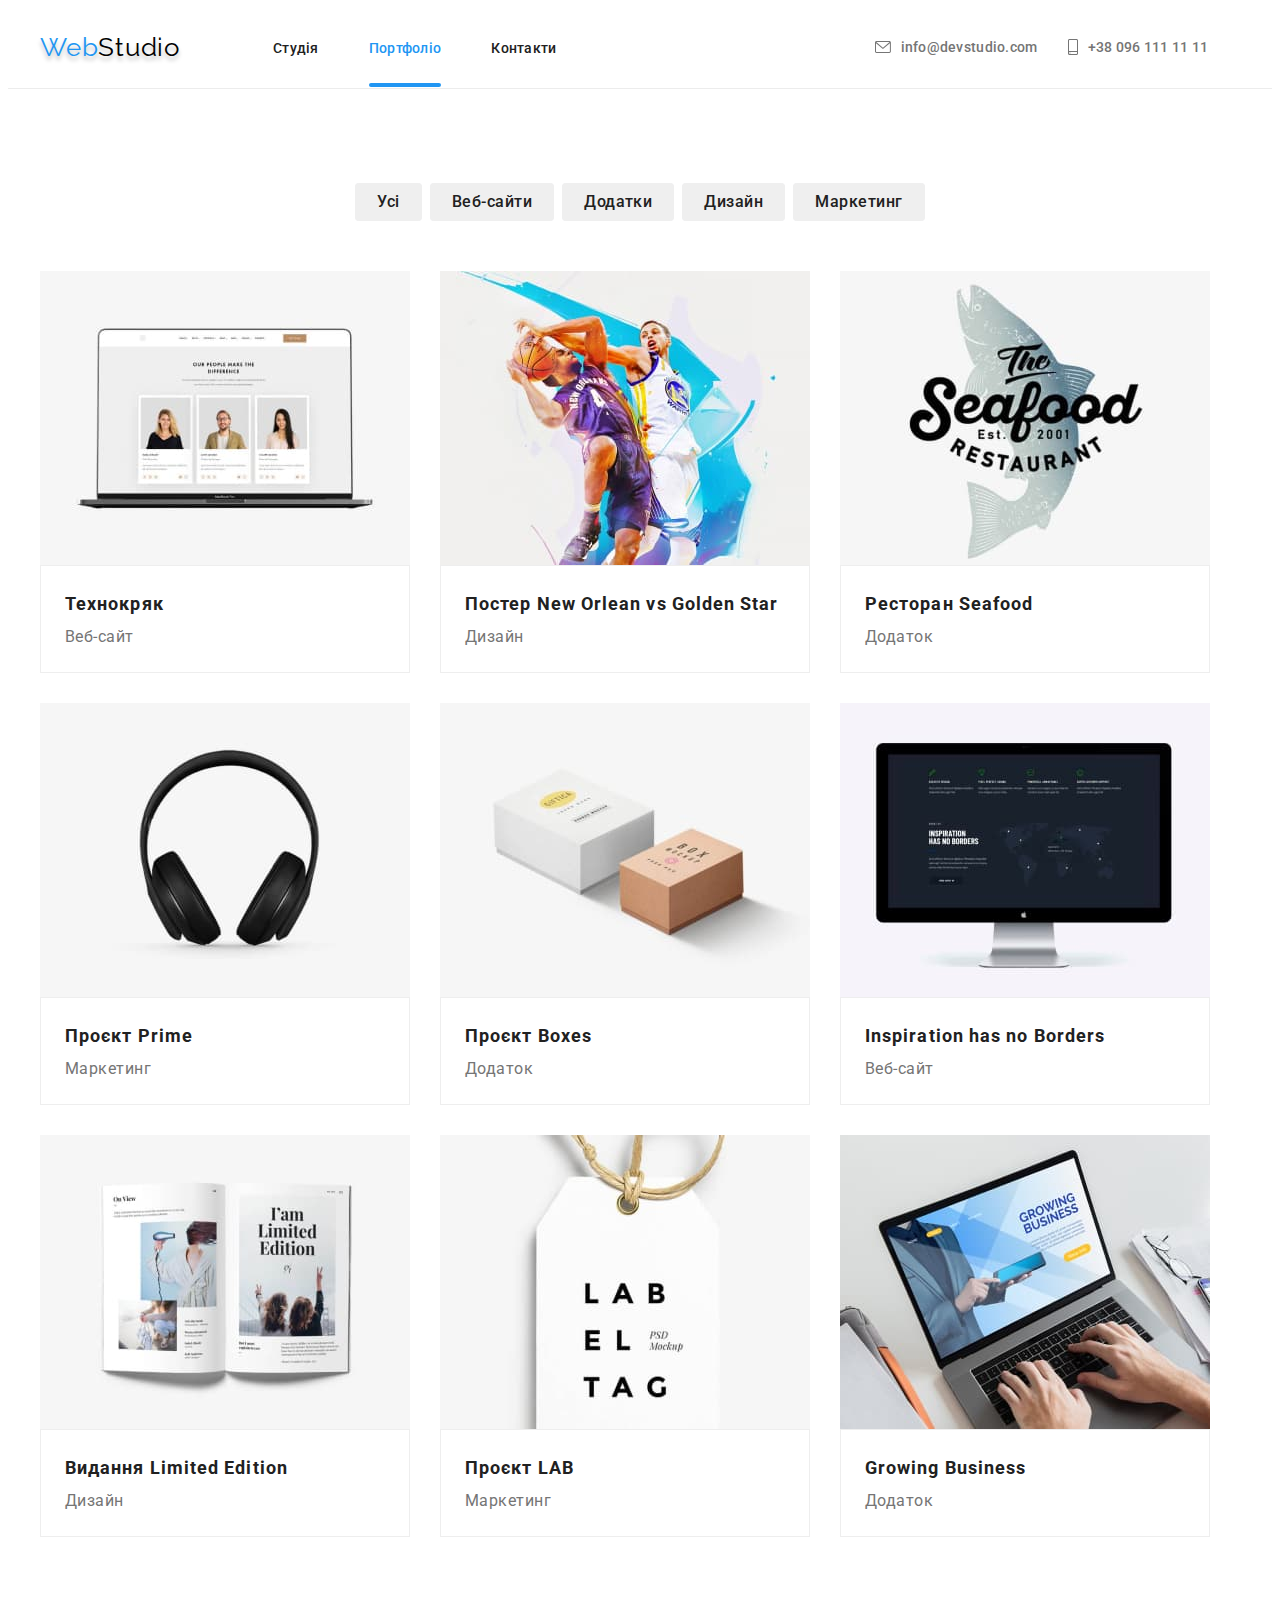
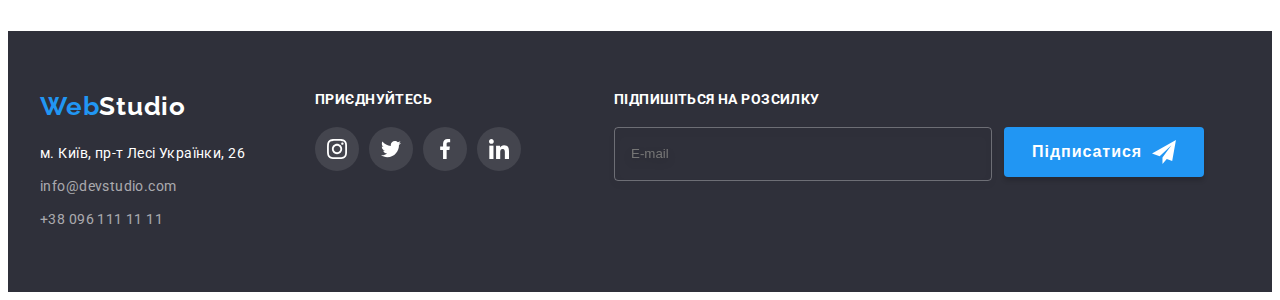
==== portfolio.html @ 8e83256b "copy- from-hw07" ====
<!DOCTYPE html>
<html lang="uk">
  <head>
    <meta charset="UTF-8" />
    <meta http-equiv="X-UA-Compatible" content="IE=edge" />
    <meta name="viewport" content="width=device-width, initial-scale=1.0" />
    <title>goit-markup-hw-02</title>
    <link rel="preconnect" href="https://fonts.googleapis.com" />
    <link rel="preconnect" href="https://fonts.gstatic.com" crossorigin />
    <link
      href="https://fonts.googleapis.com/css2?family=Raleway:wght@700&family=Roboto:wght@400;500;700;900&display=swap"
      rel="stylesheet"
    />
    <link
      rel="stylesheet"
      href="https://cdnjs.cloudflare.com/ajax/libs/modern-normalize/1.1.0/modern-normalize.min.css"
      integrity="sha512-wpPYUAdjBVSE4KJnH1VR1HeZfpl1ub8YT/NKx4PuQ5NmX2tKuGu6U/JRp5y+Y8XG2tV+wKQpNHVUX03MfMFn9Q=="
      crossorigin="anonymous"
      referrerpolicy="no-referrer"
    />
    <link rel="stylesheet" href="./css/styles.css" />
    <link rel="stylesheet" href="./css/main.min.css" />
  </head>
  <body>
    <!--header-->
    <header class="header">
      <div class="container header-container">
        <a class="logo" lang="en" href="./index.html"
          ><span class="logo-web">Web</span>Studio</a
        >
        <nav>
          <ul class="nav">
            <li class="nav-list">
              <a class="nav-studio" href="./index.html">Студія</a>
            </li>
            <li class="nav-list">
              <a class="nav-portfolio current" href="./portfolio.html"
                >Портфоліо</a
              >
            </li>
            <li class="nav-list">
              <a class="nav-contacts" href="#">Контакти</a>
            </li>
          </ul>
        </nav>
        <ul class="list">
          <li class="list-item">
            <a class="list-contact" href="mailto:info@devstudio.com">
              <svg class="list-mail-icon">
                <use href="./images/symbol-defs.svg#icon-envelope"></use></svg
              >info@devstudio.com</a
            >
          </li>
          <li class="list-item">
            <a class="list-contact" href="tel:+30961111111">
              <svg class="list-tel-icon">
                <use href="./images/symbol-defs.svg#icon-smartphone"></use></svg
              >+38 096 111 11 11</a
            >
          </li>
        </ul>
      </div>
    </header>
    <main>
      <!--portfolio-->
      <section class="portfolio">
        <div class="container">
          <h1 class="portfolio-title">filters</h1>
          <ul class="portfolio-list">
            <li class="portfolio-list-item">
              <button class="btn-filters" type="button">
                <span class="btn-section">Усі</span>
              </button>
            </li>
            <li class="portfolio-list-item">
              <button class="btn-filters" type="button">Веб-сайти</button>
            </li>
            <li class="portfolio-list-item">
              <button class="btn-filters" type="button">Додатки</button>
            </li>
            <li class="portfolio-list-item">
              <button class="btn-filters" type="button">Дизайн</button>
            </li>
            <li class="portfolio-list-item">
              <button class="btn-filters" type="button">Маркетинг</button>
            </li>
          </ul>
          <!--project-list-->
          <ul class="project">
            <li class="project-items">
              <a class="project-item"
                ><div class="project-top">
                  <img
                    src="./images/technocrack.jpg"
                    alt="Технокряк"
                    width="370"
                    height="294"
                  />
                  <p class="project-top-text">
                    Ресурс пропонує комплексні пропозиції з різним рівнем
                    функціоналу та сервісів. Все це дозволить відвідувачу
                    отримати вичерпні відомості про компанію чи приватну особу.
                  </p>
                </div>
                <div class="project-name">
                  <h2 class="project-title">Технокряк</h2>
                  <p class="project-text">Веб-сайт</p>
                </div></a
              >
            </li>
            <li class="project-items">
              <a class="project-item"
                ><div class="project-top">
                  <img
                    src="./images/poster-new-orlean-vs-golden-star.jpg"
                    alt="Постер New Orlean vs Golden Star"
                    width="370"
                    height="294"
                  />
                  <p class="project-top-text">
                    Ресурс пропонує комплексні пропозиції з різним рівнем
                    функціоналу та сервісів. Все це дозволить відвідувачу
                    отримати вичерпні відомості про компанію чи приватну особу.
                  </p>
                </div>
                <div class="project-name">
                  <h2 class="project-title">
                    Постер New Orlean vs Golden Star
                  </h2>
                  <p class="project-text">Дизайн</p>
                </div></a
              >
            </li>
            <li class="project-items">
              <a class="project-item"
                ><div class="project-top">
                  <img
                    src="./images/seafood.jpg"
                    alt="Ресторан Seafood"
                    width="370"
                    height="294"
                  />
                  <p class="project-top-text">
                    Ресурс пропонує комплексні пропозиції з різним рівнем
                    функціоналу та сервісів. Все це дозволить відвідувачу
                    отримати вичерпні відомості про компанію чи приватну особу.
                  </p>
                </div>
                <div class="project-name">
                  <h2 class="project-title">Ресторан Seafood</h2>
                  <p class="project-text">Додаток</p>
                </div></a
              >
            </li>
            <li class="project-items">
              <a class="project-item"
                ><div class="project-top">
                  <img
                    src="./images/project-prime.jpg"
                    alt="Проєкт Prime"
                    width="370"
                    height="294"
                  />
                  <p class="project-top-text">
                    Ресурс пропонує комплексні пропозиції з різним рівнем
                    функціоналу та сервісів. Все це дозволить відвідувачу
                    отримати вичерпні відомості про компанію чи приватну особу.
                  </p>
                </div>
                <div class="project-name">
                  <h2 class="project-title">Проєкт Prime</h2>
                  <p class="project-text">Маркетинг</p>
                </div></a
              >
            </li>
            <li class="project-items">
              <a class="project-item"
                ><div class="project-top">
                  <img
                    src="./images/project-boxes.jpg"
                    alt="Проєкт Boxes"
                    width="370"
                    height="294"
                  />
                  <p class="project-top-text">
                    Ресурс пропонує комплексні пропозиції з різним рівнем
                    функціоналу та сервісів. Все це дозволить відвідувачу
                    отримати вичерпні відомості про компанію чи приватну особу.
                  </p>
                </div>
                <div class="project-name">
                  <h2 class="project-title">Проєкт Boxes</h2>
                  <p class="project-text">Додаток</p>
                </div></a
              >
            </li>
            <li class="project-items">
              <a class="project-item"
                ><div class="project-top">
                  <img
                    src="./images/Inspiration-has-no-borders.jpg"
                    alt="Inspiration has no Borders"
                    width="370"
                    height="294"
                  />
                  <p class="project-top-text">
                    Ресурс пропонує комплексні пропозиції з різним рівнем
                    функціоналу та сервісів. Все це дозволить відвідувачу
                    отримати вичерпні відомості про компанію чи приватну особу.
                  </p>
                </div>
                <div class="project-name">
                  <h2 class="project-title">Inspiration has no Borders</h2>
                  <p class="project-text">Веб-сайт</p>
                </div></a
              >
            </li>
            <li class="project-items">
              <a class="project-item"
                ><div class="project-top">
                  <img
                    src="./images/limited-edition.jpg"
                    alt="Видання Limited Edition"
                    width="370"
                    height="294"
                  />
                  <p class="project-top-text">
                    Ресурс пропонує комплексні пропозиції з різним рівнем
                    функціоналу та сервісів. Все це дозволить відвідувачу
                    отримати вичерпні відомості про компанію чи приватну особу.
                  </p>
                </div>
                <div class="project-name">
                  <h2 class="project-title">Видання Limited Edition</h2>
                  <p class="project-text">Дизайн</p>
                </div></a
              >
            </li>
            <li class="project-items">
              <a class="project-item"
                ><div class="project-top">
                  <img
                    src="./images/prroject-lab.jpg"
                    alt="Проєкт LAB"
                    width="370"
                    height="294"
                  />
                  <p class="project-top-text">
                    Ресурс пропонує комплексні пропозиції з різним рівнем
                    функціоналу та сервісів. Все це дозволить відвідувачу
                    отримати вичерпні відомості про компанію чи приватну особу
                  </p>
                </div>
                <div class="project-name">
                  <h2 class="project-title">Проєкт LAB</h2>
                  <p class="project-text">Маркетинг</p>
                </div></a
              >
            </li>
            <li class="project-items">
              <a class="project-item"
                ><div class="project-top">
                  <img
                    src="./images/growing-business.jpg"
                    alt="Growing Business"
                    width="370"
                    height="294"
                  />
                  <p class="project-top-text">
                    Ресурс пропонує комплексні пропозиції з різним рівнем
                    функціоналу та сервісів. Все це дозволить відвідувачу
                    отримати вичерпні відомості про компанію чи приватну особу.
                  </p>
                </div>
                <div class="project-name">
                  <h2 class="project-title">Growing Business</h2>
                  <p class="project-text">Додаток</p>
                </div></a
              >
            </li>
          </ul>
        </div>
      </section>
    </main>
    <!--footer-->
    <footer class="footer">
      <div class="container footer-container">
        <section class="section-addres">
          <h2 class="section-addres-title">section-addres</h2>
          <a class="footer-logo" lang="en" href="./index.html"
            ><span class="footer-logo-web">Web</span>Studio</a
          >
          <address>
            <ul class="address-list">
              <li class="address-list-item">
                <a
                  class="address-address"
                  href="https://goo.gl/maps/a4rHkYme5bzuFaWH6"
                  target="_blank"
                  rel="noopener noreferrer"
                  >м. Київ, пр-т Лесі Українки, 26</a
                >
              </li>
              <li class="address-list-item">
                <a class="address-mail" href="mailto:info@devstudio.com"
                  >info@devstudio.com</a
                >
              </li>
              <li class="address-list-item">
                <a class="address-tel" href="tel:+30961111111"
                  >+38 096 111 11 11</a
                >
              </li>
            </ul>
          </address>
        </section>
        <!--join-->
        <section class="join">
          <h3 class="join-title">приєднуйтесь</h3>
          <ul class="join-soc-list">
            <li class="join-soc-item">
              <a class="join-soc-link soc-link" href="#"
                ><svg class="join-soc-icon" width="20" height="20">
                  <use
                    href="./images/symbol-defs.svg#icon-instagram"
                  ></use></svg
              ></a>
            </li>
            <li class="join-soc-item">
              <a class="join-soc-link soc-link" href="#"
                ><svg class="join-soc-icon" width="20" height="20">
                  <use href="./images/symbol-defs.svg#icon-twitter"></use></svg
              ></a>
            </li>
            <li class="join-soc-item">
              <a class="join-soc-link soc-link" href="#"
                ><svg class="join-soc-icon" width="20" height="20">
                  <use href="./images/symbol-defs.svg#icon-facebook"></use></svg
              ></a>
            </li>
            <li class="join-soc-item">
              <a class="join-soc-link soc-link" href="#"
                ><svg class="join-soc-icon" width="20" height="20">
                  <use href="./images/symbol-defs.svg#icon-linkedin"></use></svg
              ></a>
            </li>
          </ul>
        </section>
        <!--email-list-->
        <section class="email-list">
          <h2 class="section-addres-title">section-addres</h2>
          <strong class="join-title">Підпишіться на розсилку</strong>
          <div class="email-list-group">
            <form class="email-list-form">
              <input
                type="text"
                name="user-email"
                class="email-list-input"
                placeholder="E-mail"
              />
            </form>
            <button class="email-list-button" type="submit">
              Підписатися
              <svg class="email-list-icon">
                <use href="./images/symbol-defs.svg#icon-icon-send"></use>
              </svg>
            </button>
          </div>
        </section>
      </div>
    </footer>
  </body>
</html>
---- css/styles.css ----
/*header*/

/*-----WebStudio-----*/

/*nav-----------------------------------------------------------*/

/*mail/tel*/

/*main-----------------------------------------------------------*/
/*section-order------------------------------------------------------*/

/*section-features------------------------------------------------*/

/*section-do------------------------------------------------------*/

/*section-team-----------------------------------------------------*/

/*section-customers-----------------------------------------------*/

/*footer----------------------------------------------------------*/

/*social-input----------------------------------------------------*/

/*section-join-----------------------------------------*/

/*--------portfolio.html-------------------------------------------*/
/*-header copy from index.html-*/
/*portfolio*/

/*project-list---------------------------------------------------*/

/*footer copy from index.html*/
/*backdrop-modal--------------------------------------------*/

/*form------------------------------------------------------*/
---- css/main.min.css ----
:root{--color-textarea: rgba(117, 117, 117, 0.5);--backdrop-bg: rgba(0, 0, 0, 0.2);--color-overley-bg: rgba(33, 150, 243, 0.9);--transition-hover-focus: 250ms cubic-bezier(0.4, 0, 0.2, 1);--color-bg-icon: rgba(255, 255, 255, 0.1);--icon-corlor: #afb1b8;--font-ral: "Raleway", sans-serif;--color-logo: #000000;--color-title: #212121;--color-text: #757575;--color-hover-focus: #2196f3;--color-background: #2f303a;--color-section-title: #ffffff;--color-section-btn: #d9d9d9;--team-background: #f5f4fa;--color-footer-logo: #ffffff;--color-footer-mail: rgba(255, 255, 255, 0.6);--portfolio-background: #f5f5f5}h1,h2,h3,h4,h5,h6,p{margin:0}ul{list-style:none;margin:0;padding:0}body{font-family:"Roboto",sans-serif;color:#212121}img{display:block}.hide{border:0;clip:rect(1px, 1px, 1px, 1px);-webkit-clip-path:inset(50%);clip-path:inset(50%);height:1px;margin:-1px;overflow:hidden;padding:0;position:absolute;width:1px;word-wrap:normal !important}.container{width:1200px;padding:0px 15px;margin:0 auto}.logo{margin-right:93px;font-family:var(--font-ral);font-size:26px;line-height:1.1923;letter-spacing:.03em;color:var(--color-logo);text-shadow:0px 4px 4px rgba(0,0,0,.25);text-decoration:none}.logo-web{color:var(--color-hover-focus)}.nav{gap:50px;margin-right:318px;list-style:none;display:flex}.nav-list{font-size:14px;font-weight:500;line-height:1.1428;letter-spacing:.02em}.nav-studio{transition:color var(--transition-hover-focus);display:inline-block;position:relative;color:var(--color-title);text-decoration:none}.nav-studio:focus,.nav-studio:hover,.nav-studio.current{color:var(--color-hover-focus)}.nav-studio.current::after{content:"";position:absolute;width:100%;height:4px;background:var(--color-hover-focus);border-radius:2px;left:0;bottom:0;margin-bottom:-32px}.nav-portfolio{transition:color var(--transition-hover-focus);display:inline-block;position:relative;color:var(--color-title);text-decoration:none}.nav-portfolio:focus,.nav-portfolio:hover,.nav-portfolio.current{color:var(--color-hover-focus)}.nav-portfolio.current::after{content:"";position:absolute;width:100%;height:4px;background:var(--color-hover-focus);border-radius:2px;left:0;bottom:0;margin-bottom:-32px}.nav-contacts{transition:color var(--transition-hover-focus);color:var(--color-title);text-decoration:none}.nav-contacts:focus,.nav-contacts:hover{color:var(--color-hover-focus)}.list{align-items:center;display:flex;list-style:none;gap:30px}.list-item{font-size:14px;font-weight:500;line-height:1.1428;letter-spacing:.02em}.list-mail-icon{width:16px;height:12px;margin-right:10px;fill:currentColor}.list-tel-icon{width:10px;height:16px;margin-right:10px;fill:currentColor}.list-contact{transition:color var(--transition-hover-focus);align-items:center;display:flex;color:var(--color-text);text-decoration:none}.list-contact:hover,.list-contact:focus{color:var(--color-hover-focus)}.email-list{margin-left:93px}.email-list-group{display:flex}.email-list-input{width:358px;height:50px;margin-right:12px;padding-left:16px;align-items:center;color:rgba(255,255,255,.6);background-color:rgba(0,0,0,0);border:1px solid rgba(255,255,255,.3);filter:drop-shadow(0px 4px 4px rgba(0, 0, 0, 0.15));border-radius:4px}.email-list-input:hover,.email-list-input:focus{outline:0;outline-offset:0}.email-list-button{width:200px;height:50px;display:flex;align-items:center;text-align:center;padding-left:28px;padding-right:28px;font-weight:700;font-size:16px;line-height:30px;letter-spacing:.06em;color:var(--color-footer-logo);background:var(--color-hover-focus);box-shadow:0px 4px 4px rgba(0,0,0,.15);border-radius:4px;border:0;cursor:pointer}.email-list-button:hover,.email-list-button:focus{background:var(--color-hover-focus)}.email-list-icon{margin-left:10px;width:24px;height:24px;fill:var(--color-footer-logo)}.join{margin-left:70px}.join-title{text-align:left;margin-bottom:20px;font-family:"Roboto";font-style:normal;font-weight:700;font-size:14px;line-height:1.1428;letter-spacing:.03em;text-transform:uppercase;color:var(--color-footer-logo);display:block;justify-content:center;align-items:center}.join-soc-list{display:flex;gap:10px}.join-soc-item{width:44px;height:44px}.join-soc-link{transition:background-color var(--transition-hover-focus);width:100%;height:100%;background-color:var(--color-bg-icon);border-radius:50%;display:flex;align-items:center;justify-content:center}.join-soc-link:hover,.join-soc-link:focus{background-color:var(--color-hover-focus)}.join-soc-link{fill:var(--color-footer-logo)}.header{position:relative;border-bottom:1px solid #ececec;padding-top:24px;padding-bottom:25px;background:var(--color-section-title)}.header-container{align-items:center;display:flex}.section{padding-top:200px;padding-bottom:200px;background:var(--color-background);background-image:linear-gradient(rgba(47, 48, 58, 0.4), rgba(47, 48, 58, 0.4)),url(../images/Img-bg.jpg);background-repeat:no-repeat;background-position:center;background-size:cover;max-width:1600px;margin:0 auto}.section-container{display:flex;align-items:center;flex-direction:column}.section-title{text-align:center;max-width:696px;font-size:44px;font-weight:900;line-height:1.3636;letter-spacing:.06em;text-transform:uppercase;color:var(--color-section-title)}.section-btn{background-color:var(--color-hover-focus);min-width:216px;height:50px;margin-top:30px;font-family:"Roboto",sans-serif;font-size:16px;font-weight:700;line-height:1.875;letter-spacing:.06em;color:var(--color-section-title);cursor:pointer;border:none;box-shadow:0px 4px 4px rgba(0,0,0,.15);border-radius:4px}.section-btn:hover,.section-btn:focus{background:var(--color-hover-focus)}.features{padding-top:94px;padding-bottom:94px}.features-list{justify-content:space-between;gap:30px;display:flex}.features-item{margin-bottom:30px;width:270px;height:120px}.features-link{width:100%;height:100%;display:flex;align-items:center;justify-content:center;background:var(--team-background);border-radius:4px}.features-title{margin-bottom:10px;font-size:14px;line-height:1.428;text-transform:uppercase;color:var(--color-title);letter-spacing:.03em}.features-text{font-size:14px;line-height:1.7142;color:var(--color-text);letter-spacing:.03em}.do-container{padding-bottom:94px}.do-title{margin-bottom:50px;text-align:center;font-size:36px;line-height:1.1666;letter-spacing:.03em;color:var(--color-title)}.items{justify-content:space-between;display:flex;list-style:none}.items>.items-box:not(:last-child){gap:30px}.items-box{max-width:100%}.do-top{position:relative}.do-top-title{display:flex;align-items:center;justify-content:center;bottom:0;left:0;position:absolute;background:rgba(47,48,58,.8);width:100%;height:70px;font-size:14px;line-height:1.1428;text-align:center;letter-spacing:.03em;text-transform:uppercase;color:var(--color-section-title)}.box-one{background:url(close-up-image-programer-working-his-desk-office_1098-18707.jpg);mix-blend-mode:normal}.box-two{background:url(web-ui-designers-are-developing-application-smartphones-team-creators-is-working-interface-mobile-phones_8119-2713.jpg)}.box-thre{background:url(creative-artist-web-design-with-working-colour-selection-graphic-tablet_35674-1119.jpg)}.team{padding-top:94px;padding-bottom:94px;background:var(--team-background)}.team-title{margin-bottom:50px;text-align:center;font-size:36px;line-height:1.1666;letter-spacing:.03em;color:var(--color-title)}.team-list{justify-content:space-between;gap:30px;display:flex;list-style:none}.team-worcker{background:var(--color-section-title);box-shadow:0px 1px 3px rgba(0,0,0,.12),0px 1px 1px rgba(0,0,0,.14),0px 2px 1px rgba(0,0,0,.2);border-radius:0px 0px 4px 4px;max-width:100%}.worcker{padding-top:30px;padding-bottom:30px}.worcker-title{margin-bottom:10px;text-align:center;font-size:16px;font-weight:500;line-height:1.1875;letter-spacing:.03em;color:var(--color-title)}.worcker-text{margin-bottom:16px;text-align:center;font-size:16px;line-height:1.1875;letter-spacing:.03em;color:var(--color-text)}.worcker-soc-list{display:flex;justify-content:center;gap:10px}.worcker-soc-item{width:44px;height:44px}.worcker-soc-link{transition:background-color var(--transition-hover-focus);width:100%;height:100%;background-color:var(--color-section-title);border-radius:50%;display:flex;align-items:center;justify-content:center}.worcker-soc-link:hover,.worcker-soc-link:focus{background-color:var(--color-hover-focus)}.worcker-soc-icon{transition:fill var(--transition-hover-focus);fill:var(--icon-corlor)}.worcker-soc-link:hover .worcker-soc-icon,.worcker-soc-link:focus .worcker-soc-icon{fill:var(--color-footer-logo)}.igor{background:url(4853.jpg);border-radius:0px}.olga{background:url(5844.jpg);border-radius:0px}.mukola{background:url(16166.jpg);border-radius:0px}.muhailo{background:url(2968.jpg);border-radius:0px}.customers{padding-top:99px;padding-bottom:94px}.customers-title{margin-bottom:50px;text-align:center;font-size:36px;line-height:1.1666;letter-spacing:.03em;color:var(--color-title)}.customers-list{justify-content:space-between;gap:30px;display:flex;list-style:none}.customers-item{width:170px;height:92px}.customers-link{transition:border var(--transition-hover-focus);width:100%;height:100%;background-color:var(--color-footer-logo);display:flex;align-items:center;justify-content:center;border:1px solid #afb1b8;border-radius:4px;cursor:pointer}.customers-link:hover,.customers-link:focus{border:1px solid var(--color-hover-focus)}.customers-icon{transition:fill var(--transition-hover-focus);fill:var(--icon-corlor)}.customers-link:hover .customers-icon,.customers-link:focus .customers-icon{fill:var(--color-hover-focus)}.footer{padding-top:60px;padding-bottom:60px;background:var(--color-background)}.footer-container{display:flex}.section-addres-title{position:absolute;width:1px;height:1px;margin:-1px;border:0;padding:0;white-space:nowrap;-webkit-clip-path:inset(100%);clip-path:inset(100%);clip:rect(0 0 0 0);overflow:hidden}.footer-logo{padding-bottom:20px;display:flex;font-family:var(--font-ral);font-style:normal;font-weight:700;font-size:26px;line-height:1.1923;letter-spacing:.03em;color:var(--color-footer-logo);text-decoration:none}.footer-logo-web{color:var(--color-hover-focus)}.address-list{list-style:none}.address-list>.address-list-item:not(:last-child){margin-bottom:9px}.address-list-item{font-size:14px;font-weight:400;line-height:1.7142;letter-spacing:.03em;font-style:normal}.address-address{transition:color var(--transition-hover-focus);color:var(--color-section-title);text-decoration:none}.address-address:hover,.address-address:focus{color:var(--color-hover-focus)}.address-mail{transition:color var(--transition-hover-focus);color:var(--color-footer-mail);text-decoration:none}.address-mail:hover,.address-mail:focus{color:var(--color-hover-focus)}.address-tel{transition:color var(--transition-hover-focus);color:var(--color-footer-mail);text-decoration:none}.address-tel:hover,.address-tel:focus{color:var(--color-hover-focus)}.portfolio{padding-top:94px;padding-bottom:94px}.portfolio-title{position:absolute;width:1px;height:1px;margin:-1px;border:0;padding:0;white-space:nowrap;-webkit-clip-path:inset(100%);clip-path:inset(100%);clip:rect(0 0 0 0);overflow:hidden}.portfolio-list{margin-bottom:50px;justify-content:center;display:flex;list-style:none}.portfolio-list>.portfolio-list-item:not(:last-child){margin-right:8px}.portfolio-list-item{background:var(--team-background);border-radius:4px}.portfolio-list-item:hover,.portfolio-list-item:focus{box-shadow:0px 3px 1px rgba(0,0,0,.1),0px 1px 2px rgba(0,0,0,.08),0px 2px 2px rgba(0,0,0,.12)}.btn-filters{border-radius:4px;transition:background var(--transition-hover-focus),color var(--transition-hover-focus);padding:6px 22px;font-family:"Roboto",sans-serif;font-weight:500;font-style:normal;font-size:16px;line-height:1.625;text-align:center;letter-spacing:.03em;border:none;color:var(--color-title)}.btn-filters:hover,.btn-filters:focus{background:var(--color-hover-focus);color:var(--portfolio-background)}.project{display:flex;gap:30px;flex-wrap:wrap;list-style:none}.project-items{transition:box-shadow var(--transition-hover-focus);background:var(--color-section-title);flex-basis:calc((100% - 600px)/3)}.project-items:hover{box-shadow:0px 1px 1px rgba(0,0,0,.12),0px 4px 4px rgba(0,0,0,.06),1px 4px 6px rgba(0,0,0,.16)}.project-top{overflow:hidden;position:relative}.project-top-text{overflow:auto;transition:transform var(--transition-hover-focus);transform:translateY(100%);height:100%;padding:63px 24px;background-color:var(--color-overley-bg);top:0;position:absolute;font-size:18px;line-height:1.5555;letter-spacing:.03em;color:var(--color-section-title)}.project-items:hover .project-top-text{transform:translateY(0)}.project-name{border:1px solid #eee;padding-top:20px;padding-right:24px;padding-bottom:20px;padding-left:24px}.prodject-item{max-width:100%}.project-title{font-size:18px;line-height:2;letter-spacing:.06em;color:var(--color-title)}.project-text{font-size:16px;line-height:1.875;letter-spacing:.03em;color:var(--color-text)}.backdrop{top:0;background:var(--backdrop-bg);position:fixed;width:100%;height:100%;transition:opacity var(--transition-hover-focus),visibility var(--transition-hover-focus)}.modal{position:absolute;transform:translate(-50%, -50%) translateX(0px);transition:transform var(--transition-hover-focus);padding:40px;top:50%;left:50%;width:528px;min-height:581px;background:var(--color-section-title);box-shadow:0px 1px 3px rgba(0,0,0,.12),0px 1px 1px rgba(0,0,0,.14),0px 2px 1px rgba(0,0,0,.2);border-radius:4px}.is-hidden{opacity:0;visibility:hidden;pointer-events:none}.backdrop.is-hidden .modal{transform:translate(-50%, -50%) translateX(-600px)}.modal-button{cursor:pointer;position:absolute;top:8px;right:8px;width:30px;height:30px;border-radius:50%;display:flex;align-items:center;justify-content:center;background:var(--color-footer-logo);border:1px solid rgba(0,0,0,.1)}.modal-button-icon{transition:fill var(--transition-hover-focus)}.modal-button:hover .modal-button-icon,.modal-button:focus .modal-button-icon{fill:var(--color-hover-focus)}.modal-title{margin-bottom:12px;font-weight:700;font-size:20px;line-height:1.15;text-align:center;letter-spacing:.03em;color:var(--color-title)}.modal-name{display:block;margin-bottom:4px;font-style:normal;font-weight:400;font-size:12px;line-height:1.1666;letter-spacing:.01em;color:var(--color-text)}.input-data{position:relative;margin-bottom:10px}.modal-input{width:448px;height:40px;outline:rgba(0,0,0,0);border:1px solid rgba(33,33,33,.2);border-radius:4px;padding:12px 42px;font-style:normal;font-weight:400;font-size:12px;line-height:1.1666;letter-spacing:.01em;color:var(--color-title);transition:border-color var(--transition-hover-focus)}.modal-input:focus{border-color:var(--color-hover-focus)}.modal-icon{position:absolute;left:12px;top:50%;transform:translateY(-50%)}.modal-input:focus+.modal-icon{fill:var(--color-hover-focus)}.modal-textarea{resize:none;padding:12px 16px;width:100%;height:120px;outline:rgba(0,0,0,0);font-style:normal;font-weight:400;font-size:12px;line-height:1.1666;color:var(--color-title);border:1px solid rgba(33,33,33,.2);border-radius:4px;transition:border-color var(--transition-hover-focus)}.modal-textarea:focus{border-color:var(--color-hover-focus)}.policy{margin-top:10px}.check-text{font-style:normal;font-weight:400;font-size:14px;line-height:1.7142;letter-spacing:.03em;color:var(--color-text);display:flex;align-items:center;position:relative;justify-content:center}.check-text span{width:16px;height:15px;border-radius:2px;border:2px solid var(--color-title);margin-right:7px;display:flex;align-items:center;justify-content:center;fill:rgba(0,0,0,0)}.modal-policy:checked+.check-text span{background-color:var(--color-hover-focus);fill:var(--color-footer-logo);border-color:rgba(0,0,0,0)}.check-text span{transition:fill var(--transition-hover-focus)}.policy-contract{margin-left:5px;font-style:normal;font-weight:400;font-size:14px;line-height:1.7142;letter-spacing:.03em;color:var(--color-hover-focus);position:relative;display:inline-block;transition:color var(--transition-hover-focus)}.modal-button-send{cursor:pointer;min-width:200px;height:50px;outline:rgba(0,0,0,0);background:var(--color-hover-focus);box-shadow:0px 4px 4px rgba(0,0,0,.15);border-radius:4px;font-weight:700;font-size:16px;line-height:1.875;letter-spacing:.06em;color:var(--color-footer-logo);border:0;display:block;align-items:center;justify-content:center;margin:0 auto;margin-top:30px;transition:background var(--transition-hover-focus)}/*# sourceMappingURL=main.min.css.map */
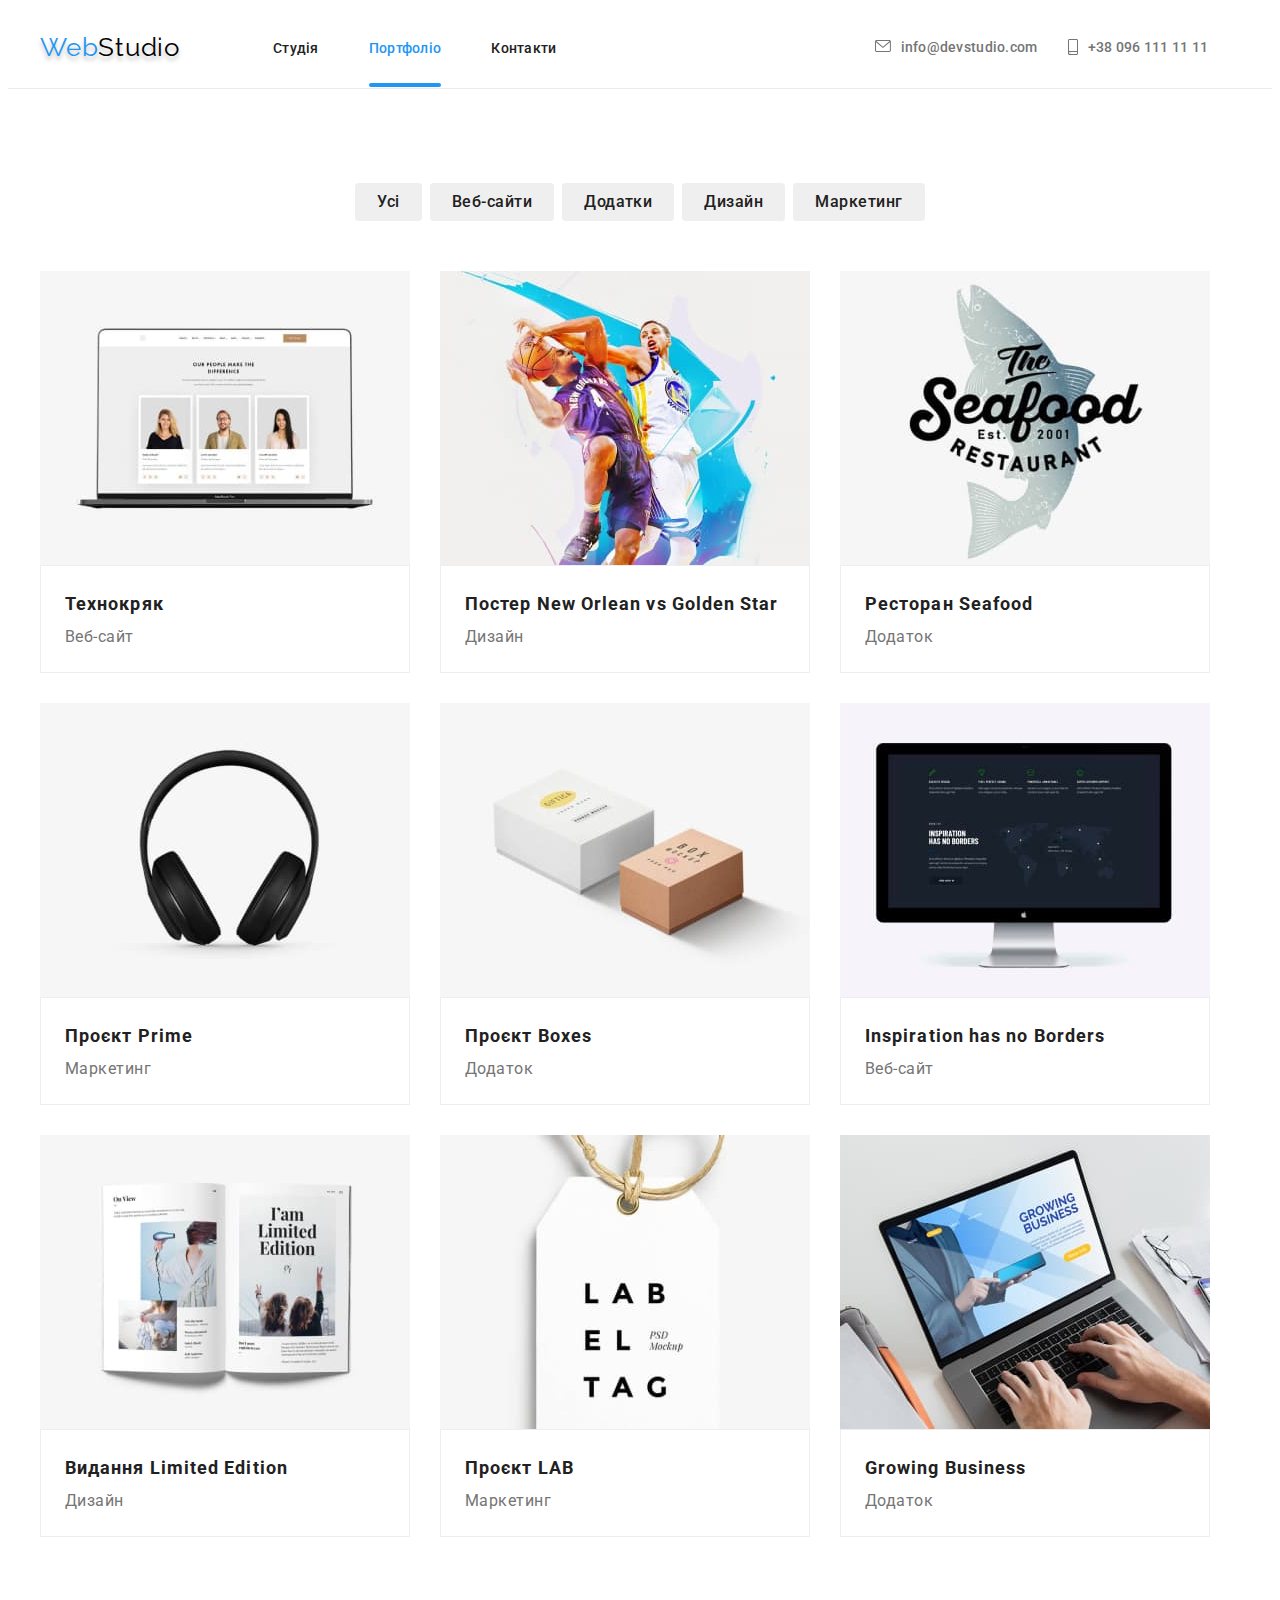
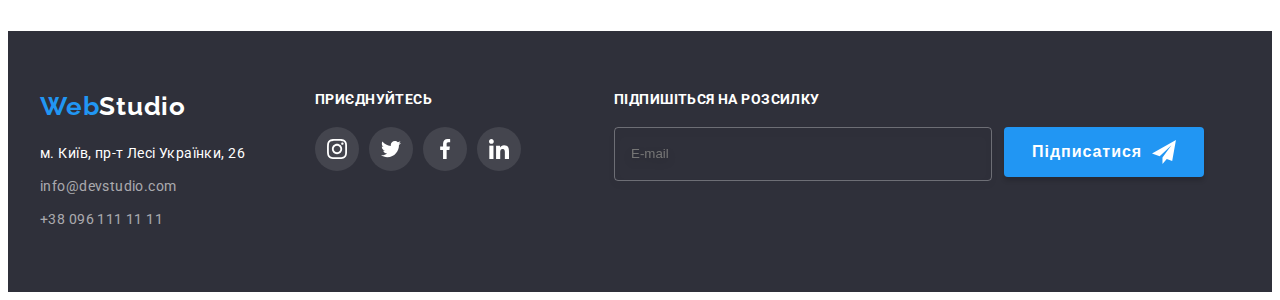
==== commit dc758e00: "header-bem" ====
--- a/portfolio.html
+++ b/portfolio.html
@@ -24,36 +24,39 @@
   <body>
     <!--header-->
     <header class="header">
-      <div class="container header-container">
-        <a class="logo" lang="en" href="./index.html"
-          ><span class="logo-web">Web</span>Studio</a
+      <div class="container header__container">
+        <a class="logo header__logo" lang="en" href="./index.html"
+          ><span class="header__web">Web</span>Studio</a
         >
         <nav>
-          <ul class="nav">
-            <li class="nav-list">
-              <a class="nav-studio" href="./index.html">Студія</a>
-            </li>
-            <li class="nav-list">
-              <a class="nav-portfolio current" href="./portfolio.html"
+          <ul class="menu menu__container">
+            <li class="menu__list">
+              <a class="menu__studio" href="#">Студія</a>
+            </li>
+            <li class="menu__list">
+              <a class="menu__portfolio current" href="./portfolio.html"
                 >Портфоліо</a
               >
             </li>
-            <li class="nav-list">
-              <a class="nav-contacts" href="#">Контакти</a>
+            <li class="menu__list">
+              <a class="menu__contacts" href="#">Контакти</a>
             </li>
           </ul>
         </nav>
-        <ul class="list">
-          <li class="list-item">
-            <a class="list-contact" href="mailto:info@devstudio.com">
-              <svg class="list-mail-icon">
+        <ul class="contacts contacts__container">
+          <li class="contacts__item">
+            <a class="contacts__conect" href="mailto:info@devstudio.com">
+              <svg class="contacts__mail-icon">
                 <use href="./images/symbol-defs.svg#icon-envelope"></use></svg
               >info@devstudio.com</a
             >
           </li>
-          <li class="list-item">
-            <a class="list-contact" href="tel:+30961111111">
-              <svg class="list-tel-icon">
+          <li class="contacts__item">
+            <a
+              class="contacts__conect contacts__conect-position"
+              href="tel:+30961111111"
+            >
+              <svg class="contacts__tel-icon">
                 <use href="./images/symbol-defs.svg#icon-smartphone"></use></svg
               >+38 096 111 11 11</a
             >
--- a/css/main.min.css
+++ b/css/main.min.css
@@ -1 +1 @@
-:root{--color-textarea: rgba(117, 117, 117, 0.5);--backdrop-bg: rgba(0, 0, 0, 0.2);--color-overley-bg: rgba(33, 150, 243, 0.9);--transition-hover-focus: 250ms cubic-bezier(0.4, 0, 0.2, 1);--color-bg-icon: rgba(255, 255, 255, 0.1);--icon-corlor: #afb1b8;--font-ral: "Raleway", sans-serif;--color-logo: #000000;--color-title: #212121;--color-text: #757575;--color-hover-focus: #2196f3;--color-background: #2f303a;--color-section-title: #ffffff;--color-section-btn: #d9d9d9;--team-background: #f5f4fa;--color-footer-logo: #ffffff;--color-footer-mail: rgba(255, 255, 255, 0.6);--portfolio-background: #f5f5f5}h1,h2,h3,h4,h5,h6,p{margin:0}ul{list-style:none;margin:0;padding:0}body{font-family:"Roboto",sans-serif;color:#212121}img{display:block}.hide{border:0;clip:rect(1px, 1px, 1px, 1px);-webkit-clip-path:inset(50%);clip-path:inset(50%);height:1px;margin:-1px;overflow:hidden;padding:0;position:absolute;width:1px;word-wrap:normal !important}.container{width:1200px;padding:0px 15px;margin:0 auto}.logo{margin-right:93px;font-family:var(--font-ral);font-size:26px;line-height:1.1923;letter-spacing:.03em;color:var(--color-logo);text-shadow:0px 4px 4px rgba(0,0,0,.25);text-decoration:none}.logo-web{color:var(--color-hover-focus)}.nav{gap:50px;margin-right:318px;list-style:none;display:flex}.nav-list{font-size:14px;font-weight:500;line-height:1.1428;letter-spacing:.02em}.nav-studio{transition:color var(--transition-hover-focus);display:inline-block;position:relative;color:var(--color-title);text-decoration:none}.nav-studio:focus,.nav-studio:hover,.nav-studio.current{color:var(--color-hover-focus)}.nav-studio.current::after{content:"";position:absolute;width:100%;height:4px;background:var(--color-hover-focus);border-radius:2px;left:0;bottom:0;margin-bottom:-32px}.nav-portfolio{transition:color var(--transition-hover-focus);display:inline-block;position:relative;color:var(--color-title);text-decoration:none}.nav-portfolio:focus,.nav-portfolio:hover,.nav-portfolio.current{color:var(--color-hover-focus)}.nav-portfolio.current::after{content:"";position:absolute;width:100%;height:4px;background:var(--color-hover-focus);border-radius:2px;left:0;bottom:0;margin-bottom:-32px}.nav-contacts{transition:color var(--transition-hover-focus);color:var(--color-title);text-decoration:none}.nav-contacts:focus,.nav-contacts:hover{color:var(--color-hover-focus)}.list{align-items:center;display:flex;list-style:none;gap:30px}.list-item{font-size:14px;font-weight:500;line-height:1.1428;letter-spacing:.02em}.list-mail-icon{width:16px;height:12px;margin-right:10px;fill:currentColor}.list-tel-icon{width:10px;height:16px;margin-right:10px;fill:currentColor}.list-contact{transition:color var(--transition-hover-focus);align-items:center;display:flex;color:var(--color-text);text-decoration:none}.list-contact:hover,.list-contact:focus{color:var(--color-hover-focus)}.email-list{margin-left:93px}.email-list-group{display:flex}.email-list-input{width:358px;height:50px;margin-right:12px;padding-left:16px;align-items:center;color:rgba(255,255,255,.6);background-color:rgba(0,0,0,0);border:1px solid rgba(255,255,255,.3);filter:drop-shadow(0px 4px 4px rgba(0, 0, 0, 0.15));border-radius:4px}.email-list-input:hover,.email-list-input:focus{outline:0;outline-offset:0}.email-list-button{width:200px;height:50px;display:flex;align-items:center;text-align:center;padding-left:28px;padding-right:28px;font-weight:700;font-size:16px;line-height:30px;letter-spacing:.06em;color:var(--color-footer-logo);background:var(--color-hover-focus);box-shadow:0px 4px 4px rgba(0,0,0,.15);border-radius:4px;border:0;cursor:pointer}.email-list-button:hover,.email-list-button:focus{background:var(--color-hover-focus)}.email-list-icon{margin-left:10px;width:24px;height:24px;fill:var(--color-footer-logo)}.join{margin-left:70px}.join-title{text-align:left;margin-bottom:20px;font-family:"Roboto";font-style:normal;font-weight:700;font-size:14px;line-height:1.1428;letter-spacing:.03em;text-transform:uppercase;color:var(--color-footer-logo);display:block;justify-content:center;align-items:center}.join-soc-list{display:flex;gap:10px}.join-soc-item{width:44px;height:44px}.join-soc-link{transition:background-color var(--transition-hover-focus);width:100%;height:100%;background-color:var(--color-bg-icon);border-radius:50%;display:flex;align-items:center;justify-content:center}.join-soc-link:hover,.join-soc-link:focus{background-color:var(--color-hover-focus)}.join-soc-link{fill:var(--color-footer-logo)}.header{position:relative;border-bottom:1px solid #ececec;padding-top:24px;padding-bottom:25px;background:var(--color-section-title)}.header-container{align-items:center;display:flex}.section{padding-top:200px;padding-bottom:200px;background:var(--color-background);background-image:linear-gradient(rgba(47, 48, 58, 0.4), rgba(47, 48, 58, 0.4)),url(../images/Img-bg.jpg);background-repeat:no-repeat;background-position:center;background-size:cover;max-width:1600px;margin:0 auto}.section-container{display:flex;align-items:center;flex-direction:column}.section-title{text-align:center;max-width:696px;font-size:44px;font-weight:900;line-height:1.3636;letter-spacing:.06em;text-transform:uppercase;color:var(--color-section-title)}.section-btn{background-color:var(--color-hover-focus);min-width:216px;height:50px;margin-top:30px;font-family:"Roboto",sans-serif;font-size:16px;font-weight:700;line-height:1.875;letter-spacing:.06em;color:var(--color-section-title);cursor:pointer;border:none;box-shadow:0px 4px 4px rgba(0,0,0,.15);border-radius:4px}.section-btn:hover,.section-btn:focus{background:var(--color-hover-focus)}.features{padding-top:94px;padding-bottom:94px}.features-list{justify-content:space-between;gap:30px;display:flex}.features-item{margin-bottom:30px;width:270px;height:120px}.features-link{width:100%;height:100%;display:flex;align-items:center;justify-content:center;background:var(--team-background);border-radius:4px}.features-title{margin-bottom:10px;font-size:14px;line-height:1.428;text-transform:uppercase;color:var(--color-title);letter-spacing:.03em}.features-text{font-size:14px;line-height:1.7142;color:var(--color-text);letter-spacing:.03em}.do-container{padding-bottom:94px}.do-title{margin-bottom:50px;text-align:center;font-size:36px;line-height:1.1666;letter-spacing:.03em;color:var(--color-title)}.items{justify-content:space-between;display:flex;list-style:none}.items>.items-box:not(:last-child){gap:30px}.items-box{max-width:100%}.do-top{position:relative}.do-top-title{display:flex;align-items:center;justify-content:center;bottom:0;left:0;position:absolute;background:rgba(47,48,58,.8);width:100%;height:70px;font-size:14px;line-height:1.1428;text-align:center;letter-spacing:.03em;text-transform:uppercase;color:var(--color-section-title)}.box-one{background:url(close-up-image-programer-working-his-desk-office_1098-18707.jpg);mix-blend-mode:normal}.box-two{background:url(web-ui-designers-are-developing-application-smartphones-team-creators-is-working-interface-mobile-phones_8119-2713.jpg)}.box-thre{background:url(creative-artist-web-design-with-working-colour-selection-graphic-tablet_35674-1119.jpg)}.team{padding-top:94px;padding-bottom:94px;background:var(--team-background)}.team-title{margin-bottom:50px;text-align:center;font-size:36px;line-height:1.1666;letter-spacing:.03em;color:var(--color-title)}.team-list{justify-content:space-between;gap:30px;display:flex;list-style:none}.team-worcker{background:var(--color-section-title);box-shadow:0px 1px 3px rgba(0,0,0,.12),0px 1px 1px rgba(0,0,0,.14),0px 2px 1px rgba(0,0,0,.2);border-radius:0px 0px 4px 4px;max-width:100%}.worcker{padding-top:30px;padding-bottom:30px}.worcker-title{margin-bottom:10px;text-align:center;font-size:16px;font-weight:500;line-height:1.1875;letter-spacing:.03em;color:var(--color-title)}.worcker-text{margin-bottom:16px;text-align:center;font-size:16px;line-height:1.1875;letter-spacing:.03em;color:var(--color-text)}.worcker-soc-list{display:flex;justify-content:center;gap:10px}.worcker-soc-item{width:44px;height:44px}.worcker-soc-link{transition:background-color var(--transition-hover-focus);width:100%;height:100%;background-color:var(--color-section-title);border-radius:50%;display:flex;align-items:center;justify-content:center}.worcker-soc-link:hover,.worcker-soc-link:focus{background-color:var(--color-hover-focus)}.worcker-soc-icon{transition:fill var(--transition-hover-focus);fill:var(--icon-corlor)}.worcker-soc-link:hover .worcker-soc-icon,.worcker-soc-link:focus .worcker-soc-icon{fill:var(--color-footer-logo)}.igor{background:url(4853.jpg);border-radius:0px}.olga{background:url(5844.jpg);border-radius:0px}.mukola{background:url(16166.jpg);border-radius:0px}.muhailo{background:url(2968.jpg);border-radius:0px}.customers{padding-top:99px;padding-bottom:94px}.customers-title{margin-bottom:50px;text-align:center;font-size:36px;line-height:1.1666;letter-spacing:.03em;color:var(--color-title)}.customers-list{justify-content:space-between;gap:30px;display:flex;list-style:none}.customers-item{width:170px;height:92px}.customers-link{transition:border var(--transition-hover-focus);width:100%;height:100%;background-color:var(--color-footer-logo);display:flex;align-items:center;justify-content:center;border:1px solid #afb1b8;border-radius:4px;cursor:pointer}.customers-link:hover,.customers-link:focus{border:1px solid var(--color-hover-focus)}.customers-icon{transition:fill var(--transition-hover-focus);fill:var(--icon-corlor)}.customers-link:hover .customers-icon,.customers-link:focus .customers-icon{fill:var(--color-hover-focus)}.footer{padding-top:60px;padding-bottom:60px;background:var(--color-background)}.footer-container{display:flex}.section-addres-title{position:absolute;width:1px;height:1px;margin:-1px;border:0;padding:0;white-space:nowrap;-webkit-clip-path:inset(100%);clip-path:inset(100%);clip:rect(0 0 0 0);overflow:hidden}.footer-logo{padding-bottom:20px;display:flex;font-family:var(--font-ral);font-style:normal;font-weight:700;font-size:26px;line-height:1.1923;letter-spacing:.03em;color:var(--color-footer-logo);text-decoration:none}.footer-logo-web{color:var(--color-hover-focus)}.address-list{list-style:none}.address-list>.address-list-item:not(:last-child){margin-bottom:9px}.address-list-item{font-size:14px;font-weight:400;line-height:1.7142;letter-spacing:.03em;font-style:normal}.address-address{transition:color var(--transition-hover-focus);color:var(--color-section-title);text-decoration:none}.address-address:hover,.address-address:focus{color:var(--color-hover-focus)}.address-mail{transition:color var(--transition-hover-focus);color:var(--color-footer-mail);text-decoration:none}.address-mail:hover,.address-mail:focus{color:var(--color-hover-focus)}.address-tel{transition:color var(--transition-hover-focus);color:var(--color-footer-mail);text-decoration:none}.address-tel:hover,.address-tel:focus{color:var(--color-hover-focus)}.portfolio{padding-top:94px;padding-bottom:94px}.portfolio-title{position:absolute;width:1px;height:1px;margin:-1px;border:0;padding:0;white-space:nowrap;-webkit-clip-path:inset(100%);clip-path:inset(100%);clip:rect(0 0 0 0);overflow:hidden}.portfolio-list{margin-bottom:50px;justify-content:center;display:flex;list-style:none}.portfolio-list>.portfolio-list-item:not(:last-child){margin-right:8px}.portfolio-list-item{background:var(--team-background);border-radius:4px}.portfolio-list-item:hover,.portfolio-list-item:focus{box-shadow:0px 3px 1px rgba(0,0,0,.1),0px 1px 2px rgba(0,0,0,.08),0px 2px 2px rgba(0,0,0,.12)}.btn-filters{border-radius:4px;transition:background var(--transition-hover-focus),color var(--transition-hover-focus);padding:6px 22px;font-family:"Roboto",sans-serif;font-weight:500;font-style:normal;font-size:16px;line-height:1.625;text-align:center;letter-spacing:.03em;border:none;color:var(--color-title)}.btn-filters:hover,.btn-filters:focus{background:var(--color-hover-focus);color:var(--portfolio-background)}.project{display:flex;gap:30px;flex-wrap:wrap;list-style:none}.project-items{transition:box-shadow var(--transition-hover-focus);background:var(--color-section-title);flex-basis:calc((100% - 600px)/3)}.project-items:hover{box-shadow:0px 1px 1px rgba(0,0,0,.12),0px 4px 4px rgba(0,0,0,.06),1px 4px 6px rgba(0,0,0,.16)}.project-top{overflow:hidden;position:relative}.project-top-text{overflow:auto;transition:transform var(--transition-hover-focus);transform:translateY(100%);height:100%;padding:63px 24px;background-color:var(--color-overley-bg);top:0;position:absolute;font-size:18px;line-height:1.5555;letter-spacing:.03em;color:var(--color-section-title)}.project-items:hover .project-top-text{transform:translateY(0)}.project-name{border:1px solid #eee;padding-top:20px;padding-right:24px;padding-bottom:20px;padding-left:24px}.prodject-item{max-width:100%}.project-title{font-size:18px;line-height:2;letter-spacing:.06em;color:var(--color-title)}.project-text{font-size:16px;line-height:1.875;letter-spacing:.03em;color:var(--color-text)}.backdrop{top:0;background:var(--backdrop-bg);position:fixed;width:100%;height:100%;transition:opacity var(--transition-hover-focus),visibility var(--transition-hover-focus)}.modal{position:absolute;transform:translate(-50%, -50%) translateX(0px);transition:transform var(--transition-hover-focus);padding:40px;top:50%;left:50%;width:528px;min-height:581px;background:var(--color-section-title);box-shadow:0px 1px 3px rgba(0,0,0,.12),0px 1px 1px rgba(0,0,0,.14),0px 2px 1px rgba(0,0,0,.2);border-radius:4px}.is-hidden{opacity:0;visibility:hidden;pointer-events:none}.backdrop.is-hidden .modal{transform:translate(-50%, -50%) translateX(-600px)}.modal-button{cursor:pointer;position:absolute;top:8px;right:8px;width:30px;height:30px;border-radius:50%;display:flex;align-items:center;justify-content:center;background:var(--color-footer-logo);border:1px solid rgba(0,0,0,.1)}.modal-button-icon{transition:fill var(--transition-hover-focus)}.modal-button:hover .modal-button-icon,.modal-button:focus .modal-button-icon{fill:var(--color-hover-focus)}.modal-title{margin-bottom:12px;font-weight:700;font-size:20px;line-height:1.15;text-align:center;letter-spacing:.03em;color:var(--color-title)}.modal-name{display:block;margin-bottom:4px;font-style:normal;font-weight:400;font-size:12px;line-height:1.1666;letter-spacing:.01em;color:var(--color-text)}.input-data{position:relative;margin-bottom:10px}.modal-input{width:448px;height:40px;outline:rgba(0,0,0,0);border:1px solid rgba(33,33,33,.2);border-radius:4px;padding:12px 42px;font-style:normal;font-weight:400;font-size:12px;line-height:1.1666;letter-spacing:.01em;color:var(--color-title);transition:border-color var(--transition-hover-focus)}.modal-input:focus{border-color:var(--color-hover-focus)}.modal-icon{position:absolute;left:12px;top:50%;transform:translateY(-50%)}.modal-input:focus+.modal-icon{fill:var(--color-hover-focus)}.modal-textarea{resize:none;padding:12px 16px;width:100%;height:120px;outline:rgba(0,0,0,0);font-style:normal;font-weight:400;font-size:12px;line-height:1.1666;color:var(--color-title);border:1px solid rgba(33,33,33,.2);border-radius:4px;transition:border-color var(--transition-hover-focus)}.modal-textarea:focus{border-color:var(--color-hover-focus)}.policy{margin-top:10px}.check-text{font-style:normal;font-weight:400;font-size:14px;line-height:1.7142;letter-spacing:.03em;color:var(--color-text);display:flex;align-items:center;position:relative;justify-content:center}.check-text span{width:16px;height:15px;border-radius:2px;border:2px solid var(--color-title);margin-right:7px;display:flex;align-items:center;justify-content:center;fill:rgba(0,0,0,0)}.modal-policy:checked+.check-text span{background-color:var(--color-hover-focus);fill:var(--color-footer-logo);border-color:rgba(0,0,0,0)}.check-text span{transition:fill var(--transition-hover-focus)}.policy-contract{margin-left:5px;font-style:normal;font-weight:400;font-size:14px;line-height:1.7142;letter-spacing:.03em;color:var(--color-hover-focus);position:relative;display:inline-block;transition:color var(--transition-hover-focus)}.modal-button-send{cursor:pointer;min-width:200px;height:50px;outline:rgba(0,0,0,0);background:var(--color-hover-focus);box-shadow:0px 4px 4px rgba(0,0,0,.15);border-radius:4px;font-weight:700;font-size:16px;line-height:1.875;letter-spacing:.06em;color:var(--color-footer-logo);border:0;display:block;align-items:center;justify-content:center;margin:0 auto;margin-top:30px;transition:background var(--transition-hover-focus)}/*# sourceMappingURL=main.min.css.map */+:root{--color-textarea: rgba(117, 117, 117, 0.5);--backdrop-bg: rgba(0, 0, 0, 0.2);--color-overley-bg: rgba(33, 150, 243, 0.9);--transition-hover-focus: 250ms cubic-bezier(0.4, 0, 0.2, 1);--color-bg-icon: rgba(255, 255, 255, 0.1);--icon-corlor: #afb1b8;--font-ral: "Raleway", sans-serif;--color-logo: #000000;--color-title: #212121;--color-text: #757575;--color-hover-focus: #2196f3;--color-background: #2f303a;--color-section-title: #ffffff;--color-section-btn: #d9d9d9;--team-background: #f5f4fa;--color-footer-logo: #ffffff;--color-footer-mail: rgba(255, 255, 255, 0.6);--portfolio-background: #f5f5f5}h1,h2,h3,h4,h5,h6,p{margin:0}ul{list-style:none;margin:0;padding:0}body{font-family:"Roboto",sans-serif;color:#212121}img{display:block}.hide{border:0;clip:rect(1px, 1px, 1px, 1px);-webkit-clip-path:inset(50%);clip-path:inset(50%);height:1px;margin:-1px;overflow:hidden;padding:0;position:absolute;width:1px;word-wrap:normal !important}.container{width:1200px;padding:0px 15px;margin:0 auto}.email-list{margin-left:93px}.email-list-group{display:flex}.email-list-input{width:358px;height:50px;margin-right:12px;padding-left:16px;align-items:center;color:rgba(255,255,255,.6);background-color:rgba(0,0,0,0);border:1px solid rgba(255,255,255,.3);filter:drop-shadow(0px 4px 4px rgba(0, 0, 0, 0.15));border-radius:4px}.email-list-input:hover,.email-list-input:focus{outline:0;outline-offset:0}.email-list-button{width:200px;height:50px;display:flex;align-items:center;text-align:center;padding-left:28px;padding-right:28px;font-weight:700;font-size:16px;line-height:30px;letter-spacing:.06em;color:var(--color-footer-logo);background:var(--color-hover-focus);box-shadow:0px 4px 4px rgba(0,0,0,.15);border-radius:4px;border:0;cursor:pointer}.email-list-button:hover,.email-list-button:focus{background:var(--color-hover-focus)}.email-list-icon{margin-left:10px;width:24px;height:24px;fill:var(--color-footer-logo)}.join{margin-left:70px}.join-title{text-align:left;margin-bottom:20px;font-family:"Roboto";font-style:normal;font-weight:700;font-size:14px;line-height:1.1428;letter-spacing:.03em;text-transform:uppercase;color:var(--color-footer-logo);display:block;justify-content:center;align-items:center}.join-soc-list{display:flex;gap:10px}.join-soc-item{width:44px;height:44px}.join-soc-link{transition:background-color var(--transition-hover-focus);width:100%;height:100%;background-color:var(--color-bg-icon);border-radius:50%;display:flex;align-items:center;justify-content:center}.join-soc-link:hover,.join-soc-link:focus{background-color:var(--color-hover-focus)}.join-soc-link{fill:var(--color-footer-logo)}.header{position:relative;border-bottom:1px solid #ececec;padding-top:24px;padding-bottom:25px;background:var(--color-section-title)}.header__container{display:flex;align-items:center}.logo{font-family:var(--font-ral);font-size:26px;line-height:1.1923;letter-spacing:.03em;color:var(--color-logo);text-shadow:0px 4px 4px rgba(0,0,0,.25);text-decoration:none}.header__logo{margin-right:93px}.header__web{color:var(--color-hover-focus)}.menu__container{gap:50px;margin-right:318px;list-style:none;display:flex}.menu__list{font-size:14px;font-weight:500;line-height:1.1428;letter-spacing:.02em}.menu__studio{transition:color var(--transition-hover-focus);display:inline-block;position:relative;color:var(--color-title);text-decoration:none}.menu__studio:focus,.menu__studio:hover,.menu__studio.current{color:var(--color-hover-focus)}.menu__studio.current::after{content:"";position:absolute;width:100%;height:4px;background:var(--color-hover-focus);border-radius:2px;left:0;bottom:0;margin-bottom:-32px}.menu__portfolio{transition:color var(--transition-hover-focus);display:inline-block;position:relative;color:var(--color-title);text-decoration:none}.menu__portfolio:focus,.menu__portfolio:hover,.menu__portfolio.current{color:var(--color-hover-focus)}.menu__portfolio.current::after{content:"";position:absolute;width:100%;height:4px;background:var(--color-hover-focus);border-radius:2px;left:0;bottom:0;margin-bottom:-32px}.menu__contacts{transition:color var(--transition-hover-focus);color:var(--color-title);text-decoration:none}.menu__contacts:focus,.menu__contacts:hover{color:var(--color-hover-focus)}.contacts__container{align-items:center;display:flex;list-style:none;gap:30px}.contacts__item{font-size:14px;font-weight:500;line-height:1.1428;letter-spacing:.02em}.contacts__conect{transition:color var(--transition-hover-focus);color:var(--color-text);text-decoration:none}.contacts__conect:hover,.contacts__conect:focus{color:var(--color-hover-focus)}.contacts__conect-position{align-items:center;display:flex}.contacts__mail-icon{width:16px;height:12px;margin-right:10px;fill:currentColor}.contacts__tel-icon{width:10px;height:16px;margin-right:10px;fill:currentColor}.section{padding-top:200px;padding-bottom:200px;background:var(--color-background);background-image:linear-gradient(rgba(47, 48, 58, 0.4), rgba(47, 48, 58, 0.4)),url(../images/Img-bg.jpg);background-repeat:no-repeat;background-position:center;background-size:cover;max-width:1600px;margin:0 auto}.section__container{display:flex;align-items:center;flex-direction:column}.section-title{text-align:center;max-width:696px;font-size:44px;font-weight:900;line-height:1.3636;letter-spacing:.06em;text-transform:uppercase;color:var(--color-section-title)}.section-btn{background-color:var(--color-hover-focus);min-width:216px;height:50px;margin-top:30px;font-family:"Roboto",sans-serif;font-size:16px;font-weight:700;line-height:1.875;letter-spacing:.06em;color:var(--color-section-title);cursor:pointer;border:none;box-shadow:0px 4px 4px rgba(0,0,0,.15);border-radius:4px}.section-btn:hover,.section-btn:focus{background:var(--color-hover-focus)}.features__container{padding-top:94px;padding-bottom:94px}.features-list__container{justify-content:space-between;gap:30px;display:flex}.features-item__container{margin-bottom:30px;width:270px;height:120px}.features-link{width:100%;height:100%;background:var(--team-background);border-radius:4px}.features-link__container{display:flex;align-items:center;justify-content:center}.features-title{margin-bottom:10px;font-size:14px;line-height:1.428;text-transform:uppercase;color:var(--color-title);letter-spacing:.03em}.features-text{font-size:14px;line-height:1.7142;color:var(--color-text);letter-spacing:.03em}.do-container{padding-bottom:94px}.do-title{margin-bottom:50px;text-align:center;font-size:36px;line-height:1.1666;letter-spacing:.03em;color:var(--color-title)}.items{justify-content:space-between;display:flex;list-style:none}.items>.items-box:not(:last-child){gap:30px}.items-box{max-width:100%}.do-top{position:relative}.do-top-title{display:flex;align-items:center;justify-content:center;bottom:0;left:0;position:absolute;background:rgba(47,48,58,.8);width:100%;height:70px;font-size:14px;line-height:1.1428;text-align:center;letter-spacing:.03em;text-transform:uppercase;color:var(--color-section-title)}.box-one{background:url(close-up-image-programer-working-his-desk-office_1098-18707.jpg);mix-blend-mode:normal}.box-two{background:url(web-ui-designers-are-developing-application-smartphones-team-creators-is-working-interface-mobile-phones_8119-2713.jpg)}.box-thre{background:url(creative-artist-web-design-with-working-colour-selection-graphic-tablet_35674-1119.jpg)}.team{padding-top:94px;padding-bottom:94px;background:var(--team-background)}.team-title{margin-bottom:50px;text-align:center;font-size:36px;line-height:1.1666;letter-spacing:.03em;color:var(--color-title)}.team-list{justify-content:space-between;gap:30px;display:flex;list-style:none}.team-worcker{background:var(--color-section-title);box-shadow:0px 1px 3px rgba(0,0,0,.12),0px 1px 1px rgba(0,0,0,.14),0px 2px 1px rgba(0,0,0,.2);border-radius:0px 0px 4px 4px;max-width:100%}.worcker{padding-top:30px;padding-bottom:30px}.worcker-title{margin-bottom:10px;text-align:center;font-size:16px;font-weight:500;line-height:1.1875;letter-spacing:.03em;color:var(--color-title)}.worcker-text{margin-bottom:16px;text-align:center;font-size:16px;line-height:1.1875;letter-spacing:.03em;color:var(--color-text)}.worcker-soc-list{display:flex;justify-content:center;gap:10px}.worcker-soc-item{width:44px;height:44px}.worcker-soc-link{transition:background-color var(--transition-hover-focus);width:100%;height:100%;background-color:var(--color-section-title);border-radius:50%;display:flex;align-items:center;justify-content:center}.worcker-soc-link:hover,.worcker-soc-link:focus{background-color:var(--color-hover-focus)}.worcker-soc-icon{transition:fill var(--transition-hover-focus);fill:var(--icon-corlor)}.worcker-soc-link:hover .worcker-soc-icon,.worcker-soc-link:focus .worcker-soc-icon{fill:var(--color-footer-logo)}.igor{background:url(4853.jpg);border-radius:0px}.olga{background:url(5844.jpg);border-radius:0px}.mukola{background:url(16166.jpg);border-radius:0px}.muhailo{background:url(2968.jpg);border-radius:0px}.customers{padding-top:99px;padding-bottom:94px}.customers-title{margin-bottom:50px;text-align:center;font-size:36px;line-height:1.1666;letter-spacing:.03em;color:var(--color-title)}.customers-list{justify-content:space-between;gap:30px;display:flex;list-style:none}.customers-item{width:170px;height:92px}.customers-link{transition:border var(--transition-hover-focus);width:100%;height:100%;background-color:var(--color-footer-logo);display:flex;align-items:center;justify-content:center;border:1px solid #afb1b8;border-radius:4px;cursor:pointer}.customers-link:hover,.customers-link:focus{border:1px solid var(--color-hover-focus)}.customers-icon{transition:fill var(--transition-hover-focus);fill:var(--icon-corlor)}.customers-link:hover .customers-icon,.customers-link:focus .customers-icon{fill:var(--color-hover-focus)}.footer{padding-top:60px;padding-bottom:60px;background:var(--color-background)}.footer-container{display:flex}.section-addres-title{position:absolute;width:1px;height:1px;margin:-1px;border:0;padding:0;white-space:nowrap;-webkit-clip-path:inset(100%);clip-path:inset(100%);clip:rect(0 0 0 0);overflow:hidden}.footer-logo{padding-bottom:20px;display:flex;font-family:var(--font-ral);font-style:normal;font-weight:700;font-size:26px;line-height:1.1923;letter-spacing:.03em;color:var(--color-footer-logo);text-decoration:none}.footer-logo-web{color:var(--color-hover-focus)}.address-list{list-style:none}.address-list>.address-list-item:not(:last-child){margin-bottom:9px}.address-list-item{font-size:14px;font-weight:400;line-height:1.7142;letter-spacing:.03em;font-style:normal}.address-address{transition:color var(--transition-hover-focus);color:var(--color-section-title);text-decoration:none}.address-address:hover,.address-address:focus{color:var(--color-hover-focus)}.address-mail{transition:color var(--transition-hover-focus);color:var(--color-footer-mail);text-decoration:none}.address-mail:hover,.address-mail:focus{color:var(--color-hover-focus)}.address-tel{transition:color var(--transition-hover-focus);color:var(--color-footer-mail);text-decoration:none}.address-tel:hover,.address-tel:focus{color:var(--color-hover-focus)}.portfolio{padding-top:94px;padding-bottom:94px}.portfolio-title{position:absolute;width:1px;height:1px;margin:-1px;border:0;padding:0;white-space:nowrap;-webkit-clip-path:inset(100%);clip-path:inset(100%);clip:rect(0 0 0 0);overflow:hidden}.portfolio-list{margin-bottom:50px;justify-content:center;display:flex;list-style:none}.portfolio-list>.portfolio-list-item:not(:last-child){margin-right:8px}.portfolio-list-item{background:var(--team-background);border-radius:4px}.portfolio-list-item:hover,.portfolio-list-item:focus{box-shadow:0px 3px 1px rgba(0,0,0,.1),0px 1px 2px rgba(0,0,0,.08),0px 2px 2px rgba(0,0,0,.12)}.btn-filters{border-radius:4px;transition:background var(--transition-hover-focus),color var(--transition-hover-focus);padding:6px 22px;font-family:"Roboto",sans-serif;font-weight:500;font-style:normal;font-size:16px;line-height:1.625;text-align:center;letter-spacing:.03em;border:none;color:var(--color-title)}.btn-filters:hover,.btn-filters:focus{background:var(--color-hover-focus);color:var(--portfolio-background)}.project{display:flex;gap:30px;flex-wrap:wrap;list-style:none}.project-items{transition:box-shadow var(--transition-hover-focus);background:var(--color-section-title);flex-basis:calc((100% - 600px)/3)}.project-items:hover{box-shadow:0px 1px 1px rgba(0,0,0,.12),0px 4px 4px rgba(0,0,0,.06),1px 4px 6px rgba(0,0,0,.16)}.project-top{overflow:hidden;position:relative}.project-top-text{overflow:auto;transition:transform var(--transition-hover-focus);transform:translateY(100%);height:100%;padding:63px 24px;background-color:var(--color-overley-bg);top:0;position:absolute;font-size:18px;line-height:1.5555;letter-spacing:.03em;color:var(--color-section-title)}.project-items:hover .project-top-text{transform:translateY(0)}.project-name{border:1px solid #eee;padding-top:20px;padding-right:24px;padding-bottom:20px;padding-left:24px}.prodject-item{max-width:100%}.project-title{font-size:18px;line-height:2;letter-spacing:.06em;color:var(--color-title)}.project-text{font-size:16px;line-height:1.875;letter-spacing:.03em;color:var(--color-text)}.backdrop{top:0;background:var(--backdrop-bg);position:fixed;width:100%;height:100%;transition:opacity var(--transition-hover-focus),visibility var(--transition-hover-focus)}.modal{position:absolute;transform:translate(-50%, -50%) translateX(0px);transition:transform var(--transition-hover-focus);padding:40px;top:50%;left:50%;width:528px;min-height:581px;background:var(--color-section-title);box-shadow:0px 1px 3px rgba(0,0,0,.12),0px 1px 1px rgba(0,0,0,.14),0px 2px 1px rgba(0,0,0,.2);border-radius:4px}.is-hidden{opacity:0;visibility:hidden;pointer-events:none}.backdrop.is-hidden .modal{transform:translate(-50%, -50%) translateX(-600px)}.modal-button{cursor:pointer;position:absolute;top:8px;right:8px;width:30px;height:30px;border-radius:50%;display:flex;align-items:center;justify-content:center;background:var(--color-footer-logo);border:1px solid rgba(0,0,0,.1)}.modal-button-icon{transition:fill var(--transition-hover-focus)}.modal-button:hover .modal-button-icon,.modal-button:focus .modal-button-icon{fill:var(--color-hover-focus)}.modal-title{margin-bottom:12px;font-weight:700;font-size:20px;line-height:1.15;text-align:center;letter-spacing:.03em;color:var(--color-title)}.modal-name{display:block;margin-bottom:4px;font-style:normal;font-weight:400;font-size:12px;line-height:1.1666;letter-spacing:.01em;color:var(--color-text)}.input-data{position:relative;margin-bottom:10px}.modal-input{width:448px;height:40px;outline:rgba(0,0,0,0);border:1px solid rgba(33,33,33,.2);border-radius:4px;padding:12px 42px;font-style:normal;font-weight:400;font-size:12px;line-height:1.1666;letter-spacing:.01em;color:var(--color-title);transition:border-color var(--transition-hover-focus)}.modal-input:focus{border-color:var(--color-hover-focus)}.modal-icon{position:absolute;left:12px;top:50%;transform:translateY(-50%)}.modal-input:focus+.modal-icon{fill:var(--color-hover-focus)}.modal-textarea{resize:none;padding:12px 16px;width:100%;height:120px;outline:rgba(0,0,0,0);font-style:normal;font-weight:400;font-size:12px;line-height:1.1666;color:var(--color-title);border:1px solid rgba(33,33,33,.2);border-radius:4px;transition:border-color var(--transition-hover-focus)}.modal-textarea:focus{border-color:var(--color-hover-focus)}.policy{margin-top:10px}.check-text{font-style:normal;font-weight:400;font-size:14px;line-height:1.7142;letter-spacing:.03em;color:var(--color-text);display:flex;align-items:center;position:relative;justify-content:center}.check-text span{width:16px;height:15px;border-radius:2px;border:2px solid var(--color-title);margin-right:7px;display:flex;align-items:center;justify-content:center;fill:rgba(0,0,0,0)}.modal-policy:checked+.check-text span{background-color:var(--color-hover-focus);fill:var(--color-footer-logo);border-color:rgba(0,0,0,0)}.check-text span{transition:fill var(--transition-hover-focus)}.policy-contract{margin-left:5px;font-style:normal;font-weight:400;font-size:14px;line-height:1.7142;letter-spacing:.03em;color:var(--color-hover-focus);position:relative;display:inline-block;transition:color var(--transition-hover-focus)}.modal-button-send{cursor:pointer;min-width:200px;height:50px;outline:rgba(0,0,0,0);background:var(--color-hover-focus);box-shadow:0px 4px 4px rgba(0,0,0,.15);border-radius:4px;font-weight:700;font-size:16px;line-height:1.875;letter-spacing:.06em;color:var(--color-footer-logo);border:0;display:block;align-items:center;justify-content:center;margin:0 auto;margin-top:30px;transition:background var(--transition-hover-focus)}/*# sourceMappingURL=main.min.css.map */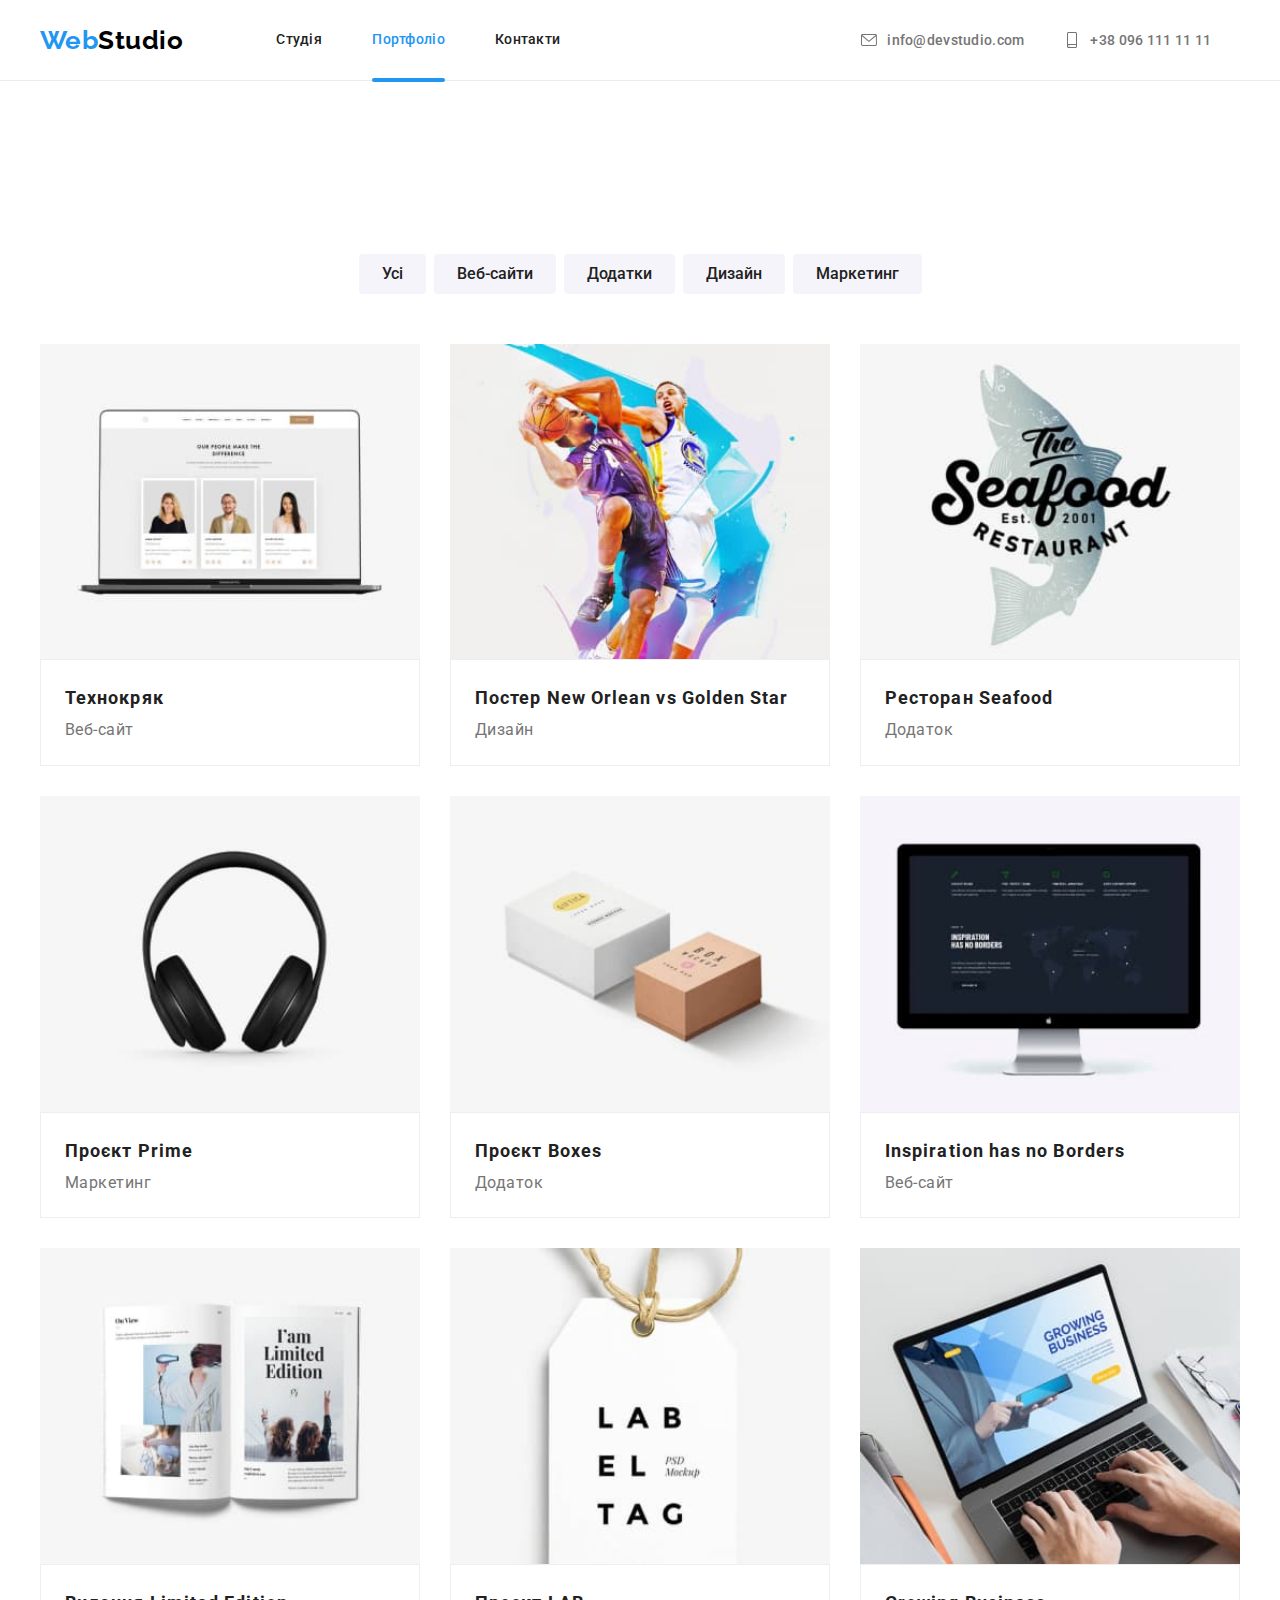
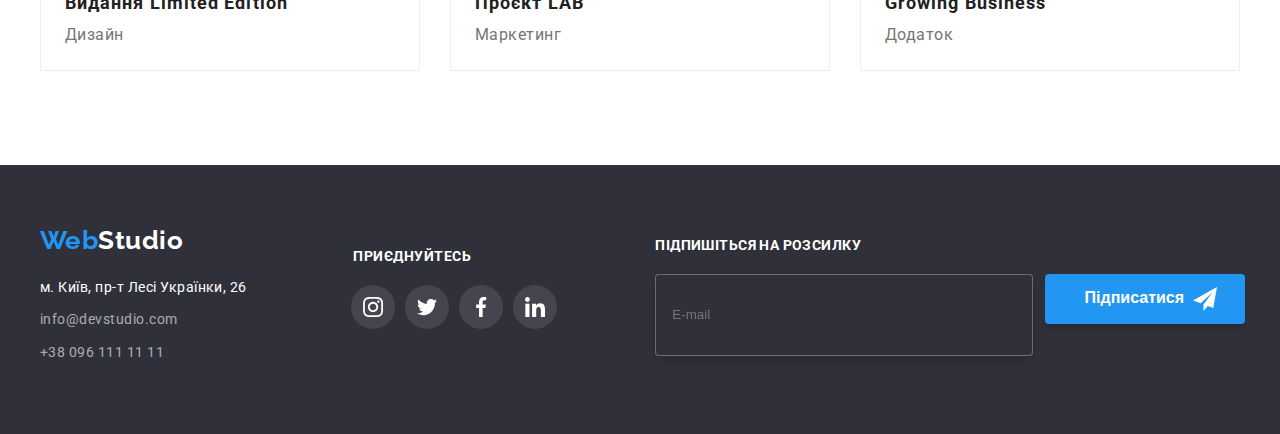
==== commit d7334c26: "Formatting" ====
--- a/portfolio.html
+++ b/portfolio.html
@@ -4,7 +4,7 @@
     <meta charset="UTF-8" />
     <meta http-equiv="X-UA-Compatible" content="IE=edge" />
     <meta name="viewport" content="width=device-width, initial-scale=1.0" />
-    <title>goit-markup-hw-02</title>
+    <title>Studio</title>
     <link rel="preconnect" href="https://fonts.googleapis.com" />
     <link rel="preconnect" href="https://fonts.gstatic.com" crossorigin />
     <link
@@ -25,55 +25,103 @@
     <!--header-->
     <header class="header">
       <div class="container header__container">
-        <a class="logo header__logo" lang="en" href="./index.html"
-          ><span class="header__web">Web</span>Studio</a
-        >
-        <nav>
-          <ul class="menu menu__container">
-            <li class="menu__list">
-              <a class="menu__studio" href="#">Студія</a>
-            </li>
-            <li class="menu__list">
-              <a class="menu__portfolio current" href="./portfolio.html"
-                >Портфоліо</a
-              >
-            </li>
-            <li class="menu__list">
-              <a class="menu__contacts" href="#">Контакти</a>
-            </li>
-          </ul>
+        <nav class="header__nav">
+          <a class="header__logo link" lang="en" href="./index.html"
+            ><span class="header__web">Web</span>Studio</a
+          >
+          <button
+            class="menu-btn"
+            data-menu-button
+            type="button"
+            aria-expanded="false"
+            aria-controls="menu-mobile"
+          >
+            <svg
+              width="24"
+              height="16"
+              class="menu-mobile__icon"
+              aria-label="selector mobile menu"
+            >
+              <use
+                class="icon-cross"
+                href="./images/symbol-defs.svg#icon-navigation-close"
+              ></use>
+              <use
+                class="icon-menu"
+                href="./images/symbol-defs.svg#icon-navigation"
+              ></use>
+            </svg>
+          </button>
+          <div
+            class="menu-mobile menu-mobile__container"
+            id="menu-mobile"
+            data-menu
+          >
+            <ul class="contacts menu__container">
+              <li class="menu__list">
+                <a class="link menu__studio" href="./index.html">Студія</a>
+              </li>
+              <li class="menu__list">
+                <a class="link menu__portfolio current" href="./portfolio.html"
+                  >Портфоліо</a
+                >
+              </li>
+              <li class="menu__list">
+                <a class="link menu__contacts" href="#">Контакти</a>
+              </li>
+            </ul>
+            <ul class="contacts contacts__container">
+              <li class="contacts__item">
+                <a
+                  class="link contacts__conect"
+                  href="mailto:info@devstudio.com"
+                >
+                  <svg class="contacts__icon" width="16" height="12">
+                    <use
+                      href="./images/symbol-defs.svg#icon-envelope"
+                    ></use></svg
+                  >info@devstudio.com</a
+                >
+              </li>
+              <li class="contacts__item">
+                <a
+                  class="link contacts__conect contacts__conect-position"
+                  href="tel:+30961111111"
+                >
+                  <svg class="contacts__icon" width="10" height="16">
+                    <use
+                      href="./images/symbol-defs.svg#icon-smartphone"
+                    ></use></svg
+                  >+38 096 111 11 11</a
+                >
+              </li>
+            </ul>
+            <ul class="contacts list-links">
+              <li class="list-links__item">
+                <a class="list-links__link" href="instagram.com">Instagram</a>
+              </li>
+              <li class="list-links__item">
+                <a class="list-links__link" href="twitter.com">Twitter</a>
+              </li>
+              <li class="list-links__item">
+                <a class="list-links__link" href="facebook.com">Facebook</a>
+              </li>
+              <li class="list-links__item">
+                <a class="list-links__link" href="linkedin.com">linkedin</a>
+              </li>
+            </ul>
+          </div>
         </nav>
-        <ul class="contacts contacts__container">
-          <li class="contacts__item">
-            <a class="contacts__conect" href="mailto:info@devstudio.com">
-              <svg class="contacts__mail-icon">
-                <use href="./images/symbol-defs.svg#icon-envelope"></use></svg
-              >info@devstudio.com</a
-            >
-          </li>
-          <li class="contacts__item">
-            <a
-              class="contacts__conect contacts__conect-position"
-              href="tel:+30961111111"
-            >
-              <svg class="contacts__tel-icon">
-                <use href="./images/symbol-defs.svg#icon-smartphone"></use></svg
-              >+38 096 111 11 11</a
-            >
-          </li>
-        </ul>
       </div>
     </header>
     <main>
       <!--portfolio-->
       <section class="portfolio">
-        <div class="container">
+        <div class="portfolio-container">
           <h1 class="portfolio-title">filters</h1>
           <ul class="portfolio-list">
             <li class="portfolio-list-item">
-              <button class="btn-filters" type="button">
-                <span class="btn-section">Усі</span>
-              </button>
+              <button class="btn-filters" type="button">Усі</button>
             </li>
             <li class="portfolio-list-item">
               <button class="btn-filters" type="button">Веб-сайти</button>
@@ -88,17 +136,40 @@
               <button class="btn-filters" type="button">Маркетинг</button>
             </li>
           </ul>
-          <!--project-list-->
-          <ul class="project">
-            <li class="project-items">
-              <a class="project-item"
-                ><div class="project-top">
-                  <img
-                    src="./images/technocrack.jpg"
-                    alt="Технокряк"
-                    width="370"
-                    height="294"
-                  />
+        </div>
+      </section>
+      <!--project-list-->
+      <section class="project">
+        <div class="project-container">
+          <h2 class="portfolio-title">project</h2>
+          <ul class="project-list">
+            <li class="project-items">
+              <a class="project-item" href="#"
+                ><div class="project-top">
+                  <picture>
+                    <source
+                      srcset="
+                        ./images/technocrack354.jpg    1x,
+                        ./images/technocrack354@2x.jpg 2x
+                      "
+                      media="(min-width: 1200px)"
+                    />
+                    <source
+                      srcset="
+                        ./images/technocrack370.jpg    1x,
+                        ./images/technocrack370@2x.jpg 2x
+                      "
+                      media="(min-width: 768px)"
+                    />
+                    <source
+                      srcset="
+                        ./images/technocrack450.jpg    1x,
+                        ./images/technocrack450@2x.jpg 2x
+                      "
+                      media="(max-width: 767px)"
+                    />
+                    <img src="./images/technocrack450.jpg" alt="notebook" />
+                  </picture>
                   <p class="project-top-text">
                     Ресурс пропонує комплексні пропозиції з різним рівнем
                     функціоналу та сервісів. Все це дозволить відвідувачу
@@ -112,14 +183,35 @@
               >
             </li>
             <li class="project-items">
-              <a class="project-item"
-                ><div class="project-top">
-                  <img
-                    src="./images/poster-new-orlean-vs-golden-star.jpg"
-                    alt="Постер New Orlean vs Golden Star"
-                    width="370"
-                    height="294"
-                  />
+              <a class="project-item" href="#"
+                ><div class="project-top">
+                  <picture>
+                    <source
+                      srcset="
+                        ./images/poster-new-orlean-vs-golden-star354.jpg     1x,
+                        ./images/pposter-new-orlean-vs-golden-star354@2x.jpg 2x
+                      "
+                      media="(min-width: 1200px)"
+                    />
+                    <source
+                      srcset="
+                        ./images/poster-new-orlean-vs-golden-star370.jpg    1x,
+                        ./images/poster-new-orlean-vs-golden-star370@2x.jpg 2x
+                      "
+                      media="(min-width: 768px)"
+                    />
+                    <source
+                      srcset="
+                        ./images/poster-new-orlean-vs-golden-star450.jpg    1x,
+                        ./images/poster-new-orlean-vs-golden-star450@2x.jpg 2x
+                      "
+                      media="(max-width: 767px)"
+                    />
+                    <img
+                      src="./images/poster-new-orlean-vs-golden-star450.jpg"
+                      alt="nba"
+                    />
+                  </picture>
                   <p class="project-top-text">
                     Ресурс пропонує комплексні пропозиції з різним рівнем
                     функціоналу та сервісів. Все це дозволить відвідувачу
@@ -135,14 +227,32 @@
               >
             </li>
             <li class="project-items">
-              <a class="project-item"
-                ><div class="project-top">
-                  <img
-                    src="./images/seafood.jpg"
-                    alt="Ресторан Seafood"
-                    width="370"
-                    height="294"
-                  />
+              <a class="project-item" href="#"
+                ><div class="project-top">
+                  <picture>
+                    <source
+                      srcset="
+                        ./images/seafood354.jpg    1x,
+                        ./images/seafood354@2x.jpg 2x
+                      "
+                      media="(min-width: 1200px)"
+                    />
+                    <source
+                      srcset="
+                        ./images/seafood370.jpg    1x,
+                        ./images/seafood370@2x.jpg 2x
+                      "
+                      media="(min-width: 768px)"
+                    />
+                    <source
+                      srcset="
+                        ./images/seafood450.jpg    1x,
+                        ./images/seafood450@2x.jpg 2x
+                      "
+                      media="(max-width: 767px)"
+                    />
+                    <img src="./images/seafood450.jpg" alt="nba" />
+                  </picture>
                   <p class="project-top-text">
                     Ресурс пропонує комплексні пропозиції з різним рівнем
                     функціоналу та сервісів. Все це дозволить відвідувачу
@@ -156,14 +266,32 @@
               >
             </li>
             <li class="project-items">
-              <a class="project-item"
-                ><div class="project-top">
-                  <img
-                    src="./images/project-prime.jpg"
-                    alt="Проєкт Prime"
-                    width="370"
-                    height="294"
-                  />
+              <a class="project-item" href="#"
+                ><div class="project-top">
+                  <picture>
+                    <source
+                      srcset="
+                        ./images/project-prime354.jpg    1x,
+                        ./images/project-prime354@2x.jpg 2x
+                      "
+                      media="(min-width: 1200px)"
+                    />
+                    <source
+                      srcset="
+                        ./images/project-prime370.jpg    1x,
+                        ./images/project-prime370@2x.jpg 2x
+                      "
+                      media="(min-width: 768px)"
+                    />
+                    <source
+                      srcset="
+                        ./images/project-prime450.jpg    1x,
+                        ./images/project-prime450@2x.jpg 2x
+                      "
+                      media="(max-width: 767px)"
+                    />
+                    <img src="./images/project-prime450.jpg" alt="nba" />
+                  </picture>
                   <p class="project-top-text">
                     Ресурс пропонує комплексні пропозиції з різним рівнем
                     функціоналу та сервісів. Все це дозволить відвідувачу
@@ -177,14 +305,32 @@
               >
             </li>
             <li class="project-items">
-              <a class="project-item"
-                ><div class="project-top">
-                  <img
-                    src="./images/project-boxes.jpg"
-                    alt="Проєкт Boxes"
-                    width="370"
-                    height="294"
-                  />
+              <a class="project-item" href="#"
+                ><div class="project-top">
+                  <picture>
+                    <source
+                      srcset="
+                        ./images/project-boxes354.jpg    1x,
+                        ./images/project-boxes354@2x.jpg 2x
+                      "
+                      media="(min-width: 1200px)"
+                    />
+                    <source
+                      srcset="
+                        ./images/project-boxes370.jpg    1x,
+                        ./images/project-boxes370@2x.jpg 2x
+                      "
+                      media="(min-width: 768px)"
+                    />
+                    <source
+                      srcset="
+                        ./images/project-boxes450.jpg    1x,
+                        ./images/project-boxes450@2x.jpg 2x
+                      "
+                      media="(max-width: 767px)"
+                    />
+                    <img src="./images/project-boxes450.jpg" alt="nba" />
+                  </picture>
                   <p class="project-top-text">
                     Ресурс пропонує комплексні пропозиції з різним рівнем
                     функціоналу та сервісів. Все це дозволить відвідувачу
@@ -198,14 +344,35 @@
               >
             </li>
             <li class="project-items">
-              <a class="project-item"
-                ><div class="project-top">
-                  <img
-                    src="./images/Inspiration-has-no-borders.jpg"
-                    alt="Inspiration has no Borders"
-                    width="370"
-                    height="294"
-                  />
+              <a class="project-item" href="#"
+                ><div class="project-top">
+                  <picture>
+                    <source
+                      srcset="
+                        ./images/Inspiration-has-no-borders354.jpg    1x,
+                        ./images/Inspiration-has-no-borders354@2x.jpg 2x
+                      "
+                      media="(min-width: 1200px)"
+                    />
+                    <source
+                      srcset="
+                        ./images/Inspiration-has-no-borders370.jpg    1x,
+                        ./images/Inspiration-has-no-borders370@2x.jpg 2x
+                      "
+                      media="(min-width: 768px)"
+                    />
+                    <source
+                      srcset="
+                        ./images/Inspiration-has-no-borders450.jpg    1x,
+                        ./images/Inspiration-has-no-borders450@2x.jpg 2x
+                      "
+                      media="(max-width: 767px)"
+                    />
+                    <img
+                      src="./images/Inspiration-has-no-borders450.jpg"
+                      alt="nba"
+                    />
+                  </picture>
                   <p class="project-top-text">
                     Ресурс пропонує комплексні пропозиції з різним рівнем
                     функціоналу та сервісів. Все це дозволить відвідувачу
@@ -219,14 +386,32 @@
               >
             </li>
             <li class="project-items">
-              <a class="project-item"
-                ><div class="project-top">
-                  <img
-                    src="./images/limited-edition.jpg"
-                    alt="Видання Limited Edition"
-                    width="370"
-                    height="294"
-                  />
+              <a class="project-item" href="#"
+                ><div class="project-top">
+                  <picture>
+                    <source
+                      srcset="
+                        ./images/limited-edition354.jpg    1x,
+                        ./images/limited-edition354@2x.jpg 2x
+                      "
+                      media="(min-width: 1200px)"
+                    />
+                    <source
+                      srcset="
+                        ./images/limited-edition370.jpg    1x,
+                        ./images/limited-edition370@2x.jpg 2x
+                      "
+                      media="(min-width: 768px)"
+                    />
+                    <source
+                      srcset="
+                        ./images/limited-edition450.jpg    1x,
+                        ./images/limited-edition450@2x.jpg 2x
+                      "
+                      media="(max-width: 767px)"
+                    />
+                    <img src="./images/limited-edition450.jpg" alt="nba" />
+                  </picture>
                   <p class="project-top-text">
                     Ресурс пропонує комплексні пропозиції з різним рівнем
                     функціоналу та сервісів. Все це дозволить відвідувачу
@@ -240,14 +425,32 @@
               >
             </li>
             <li class="project-items">
-              <a class="project-item"
-                ><div class="project-top">
-                  <img
-                    src="./images/prroject-lab.jpg"
-                    alt="Проєкт LAB"
-                    width="370"
-                    height="294"
-                  />
+              <a class="project-item" href="#"
+                ><div class="project-top">
+                  <picture>
+                    <source
+                      srcset="
+                        ./images/prroject-lab354.jpg    1x,
+                        ./images/prroject-lab354@2x.jpg 2x
+                      "
+                      media="(min-width: 1200px)"
+                    />
+                    <source
+                      srcset="
+                        ./images/prroject-lab370.jpg    1x,
+                        ./images/prroject-lab370@2x.jpg 2x
+                      "
+                      media="(min-width: 768px)"
+                    />
+                    <source
+                      srcset="
+                        ./images/prroject-lab450.jpg    1x,
+                        ./images/prroject-lab450@2x.jpg 2x
+                      "
+                      media="(max-width: 767px)"
+                    />
+                    <img src="./images/prroject-lab450.jpg" alt="nba" />
+                  </picture>
                   <p class="project-top-text">
                     Ресурс пропонує комплексні пропозиції з різним рівнем
                     функціоналу та сервісів. Все це дозволить відвідувачу
@@ -261,14 +464,32 @@
               >
             </li>
             <li class="project-items">
-              <a class="project-item"
-                ><div class="project-top">
-                  <img
-                    src="./images/growing-business.jpg"
-                    alt="Growing Business"
-                    width="370"
-                    height="294"
-                  />
+              <a class="project-item" href="#"
+                ><div class="project-top">
+                  <picture>
+                    <source
+                      srcset="
+                        ./images/growing-business354.jpg    1x,
+                        ./images/growing-business354@2x.jpg 2x
+                      "
+                      media="(min-width: 1200px)"
+                    />
+                    <source
+                      srcset="
+                        ./images/growing-business370.jpg    1x,
+                        ./images/growing-business370@2x.jpg 2x
+                      "
+                      media="(min-width: 768px)"
+                    />
+                    <source
+                      srcset="
+                        ./images/growing-business450.jpg    1x,
+                        ./images/growing-business450@2x.jpg 2x
+                      "
+                      media="(max-width: 767px)"
+                    />
+                    <img src="./images/growing-business450.jpg" alt="nba" />
+                  </picture>
                   <p class="project-top-text">
                     Ресурс пропонує комплексні пропозиції з різним рівнем
                     функціоналу та сервісів. Все це дозволить відвідувачу
@@ -290,14 +511,14 @@
       <div class="container footer-container">
         <section class="section-addres">
           <h2 class="section-addres-title">section-addres</h2>
-          <a class="footer-logo" lang="en" href="./index.html"
+          <a class="footer-logo link" lang="en" href="./index.html"
             ><span class="footer-logo-web">Web</span>Studio</a
           >
-          <address>
-            <ul class="address-list">
+          <address class="address-requisites">
+            <ul class="address-list contacts">
               <li class="address-list-item">
                 <a
-                  class="address-address"
+                  class="address-address link"
                   href="https://goo.gl/maps/a4rHkYme5bzuFaWH6"
                   target="_blank"
                   rel="noopener noreferrer"
@@ -305,12 +526,14 @@
                 >
               </li>
               <li class="address-list-item">
-                <a class="address-mail" href="mailto:info@devstudio.com"
+                <a
+                  class="address-contacts link"
+                  href="mailto:info@devstudio.com"
                   >info@devstudio.com</a
                 >
               </li>
               <li class="address-list-item">
-                <a class="address-tel" href="tel:+30961111111"
+                <a class="address-contacts link" href="tel:+30961111111"
                   >+38 096 111 11 11</a
                 >
               </li>
@@ -320,7 +543,7 @@
         <!--join-->
         <section class="join">
           <h3 class="join-title">приєднуйтесь</h3>
-          <ul class="join-soc-list">
+          <ul class="join-soc-list contacts">
             <li class="join-soc-item">
               <a class="join-soc-link soc-link" href="#"
                 ><svg class="join-soc-icon" width="20" height="20">
@@ -350,27 +573,28 @@
           </ul>
         </section>
         <!--email-list-->
-        <section class="email-list">
-          <h2 class="section-addres-title">section-addres</h2>
-          <strong class="join-title">Підпишіться на розсилку</strong>
+        <form class="email-list-form">
+          <label class="email-list-title" for="user-email"
+            >Підпишіться на розсилку</label
+          >
           <div class="email-list-group">
-            <form class="email-list-form">
-              <input
-                type="text"
-                name="user-email"
-                class="email-list-input"
-                placeholder="E-mail"
-              />
-            </form>
+            <input
+              class="email-list-input"
+              type="text"
+              name="user-email"
+              id="user-email"
+              placeholder="E-mail"
+            />
             <button class="email-list-button" type="submit">
               Підписатися
-              <svg class="email-list-icon">
+              <svg class="email-list-icon" width="24" height="24">
                 <use href="./images/symbol-defs.svg#icon-icon-send"></use>
               </svg>
             </button>
           </div>
-        </section>
+        </form>
       </div>
     </footer>
+    <script src="./js/mobile-menu.js"></script>
   </body>
 </html>
--- a/css/main.min.css
+++ b/css/main.min.css
@@ -1 +1 @@
-:root{--color-textarea: rgba(117, 117, 117, 0.5);--backdrop-bg: rgba(0, 0, 0, 0.2);--color-overley-bg: rgba(33, 150, 243, 0.9);--transition-hover-focus: 250ms cubic-bezier(0.4, 0, 0.2, 1);--color-bg-icon: rgba(255, 255, 255, 0.1);--icon-corlor: #afb1b8;--font-ral: "Raleway", sans-serif;--color-logo: #000000;--color-title: #212121;--color-text: #757575;--color-hover-focus: #2196f3;--color-background: #2f303a;--color-section-title: #ffffff;--color-section-btn: #d9d9d9;--team-background: #f5f4fa;--color-footer-logo: #ffffff;--color-footer-mail: rgba(255, 255, 255, 0.6);--portfolio-background: #f5f5f5}h1,h2,h3,h4,h5,h6,p{margin:0}ul{list-style:none;margin:0;padding:0}body{font-family:"Roboto",sans-serif;color:#212121}img{display:block}.hide{border:0;clip:rect(1px, 1px, 1px, 1px);-webkit-clip-path:inset(50%);clip-path:inset(50%);height:1px;margin:-1px;overflow:hidden;padding:0;position:absolute;width:1px;word-wrap:normal !important}.container{width:1200px;padding:0px 15px;margin:0 auto}.email-list{margin-left:93px}.email-list-group{display:flex}.email-list-input{width:358px;height:50px;margin-right:12px;padding-left:16px;align-items:center;color:rgba(255,255,255,.6);background-color:rgba(0,0,0,0);border:1px solid rgba(255,255,255,.3);filter:drop-shadow(0px 4px 4px rgba(0, 0, 0, 0.15));border-radius:4px}.email-list-input:hover,.email-list-input:focus{outline:0;outline-offset:0}.email-list-button{width:200px;height:50px;display:flex;align-items:center;text-align:center;padding-left:28px;padding-right:28px;font-weight:700;font-size:16px;line-height:30px;letter-spacing:.06em;color:var(--color-footer-logo);background:var(--color-hover-focus);box-shadow:0px 4px 4px rgba(0,0,0,.15);border-radius:4px;border:0;cursor:pointer}.email-list-button:hover,.email-list-button:focus{background:var(--color-hover-focus)}.email-list-icon{margin-left:10px;width:24px;height:24px;fill:var(--color-footer-logo)}.join{margin-left:70px}.join-title{text-align:left;margin-bottom:20px;font-family:"Roboto";font-style:normal;font-weight:700;font-size:14px;line-height:1.1428;letter-spacing:.03em;text-transform:uppercase;color:var(--color-footer-logo);display:block;justify-content:center;align-items:center}.join-soc-list{display:flex;gap:10px}.join-soc-item{width:44px;height:44px}.join-soc-link{transition:background-color var(--transition-hover-focus);width:100%;height:100%;background-color:var(--color-bg-icon);border-radius:50%;display:flex;align-items:center;justify-content:center}.join-soc-link:hover,.join-soc-link:focus{background-color:var(--color-hover-focus)}.join-soc-link{fill:var(--color-footer-logo)}.header{position:relative;border-bottom:1px solid #ececec;padding-top:24px;padding-bottom:25px;background:var(--color-section-title)}.header__container{display:flex;align-items:center}.logo{font-family:var(--font-ral);font-size:26px;line-height:1.1923;letter-spacing:.03em;color:var(--color-logo);text-shadow:0px 4px 4px rgba(0,0,0,.25);text-decoration:none}.header__logo{margin-right:93px}.header__web{color:var(--color-hover-focus)}.menu__container{gap:50px;margin-right:318px;list-style:none;display:flex}.menu__list{font-size:14px;font-weight:500;line-height:1.1428;letter-spacing:.02em}.menu__studio{transition:color var(--transition-hover-focus);display:inline-block;position:relative;color:var(--color-title);text-decoration:none}.menu__studio:focus,.menu__studio:hover,.menu__studio.current{color:var(--color-hover-focus)}.menu__studio.current::after{content:"";position:absolute;width:100%;height:4px;background:var(--color-hover-focus);border-radius:2px;left:0;bottom:0;margin-bottom:-32px}.menu__portfolio{transition:color var(--transition-hover-focus);display:inline-block;position:relative;color:var(--color-title);text-decoration:none}.menu__portfolio:focus,.menu__portfolio:hover,.menu__portfolio.current{color:var(--color-hover-focus)}.menu__portfolio.current::after{content:"";position:absolute;width:100%;height:4px;background:var(--color-hover-focus);border-radius:2px;left:0;bottom:0;margin-bottom:-32px}.menu__contacts{transition:color var(--transition-hover-focus);color:var(--color-title);text-decoration:none}.menu__contacts:focus,.menu__contacts:hover{color:var(--color-hover-focus)}.contacts__container{align-items:center;display:flex;list-style:none;gap:30px}.contacts__item{font-size:14px;font-weight:500;line-height:1.1428;letter-spacing:.02em}.contacts__conect{transition:color var(--transition-hover-focus);color:var(--color-text);text-decoration:none}.contacts__conect:hover,.contacts__conect:focus{color:var(--color-hover-focus)}.contacts__conect-position{align-items:center;display:flex}.contacts__mail-icon{width:16px;height:12px;margin-right:10px;fill:currentColor}.contacts__tel-icon{width:10px;height:16px;margin-right:10px;fill:currentColor}.section{padding-top:200px;padding-bottom:200px;background:var(--color-background);background-image:linear-gradient(rgba(47, 48, 58, 0.4), rgba(47, 48, 58, 0.4)),url(../images/Img-bg.jpg);background-repeat:no-repeat;background-position:center;background-size:cover;max-width:1600px;margin:0 auto}.section__container{display:flex;align-items:center;flex-direction:column}.section-title{text-align:center;max-width:696px;font-size:44px;font-weight:900;line-height:1.3636;letter-spacing:.06em;text-transform:uppercase;color:var(--color-section-title)}.section-btn{background-color:var(--color-hover-focus);min-width:216px;height:50px;margin-top:30px;font-family:"Roboto",sans-serif;font-size:16px;font-weight:700;line-height:1.875;letter-spacing:.06em;color:var(--color-section-title);cursor:pointer;border:none;box-shadow:0px 4px 4px rgba(0,0,0,.15);border-radius:4px}.section-btn:hover,.section-btn:focus{background:var(--color-hover-focus)}.features__container{padding-top:94px;padding-bottom:94px}.features-list__container{justify-content:space-between;gap:30px;display:flex}.features-item__container{margin-bottom:30px;width:270px;height:120px}.features-link{width:100%;height:100%;background:var(--team-background);border-radius:4px}.features-link__container{display:flex;align-items:center;justify-content:center}.features-title{margin-bottom:10px;font-size:14px;line-height:1.428;text-transform:uppercase;color:var(--color-title);letter-spacing:.03em}.features-text{font-size:14px;line-height:1.7142;color:var(--color-text);letter-spacing:.03em}.do-container{padding-bottom:94px}.do-title{margin-bottom:50px;text-align:center;font-size:36px;line-height:1.1666;letter-spacing:.03em;color:var(--color-title)}.items{justify-content:space-between;display:flex;list-style:none}.items>.items-box:not(:last-child){gap:30px}.items-box{max-width:100%}.do-top{position:relative}.do-top-title{display:flex;align-items:center;justify-content:center;bottom:0;left:0;position:absolute;background:rgba(47,48,58,.8);width:100%;height:70px;font-size:14px;line-height:1.1428;text-align:center;letter-spacing:.03em;text-transform:uppercase;color:var(--color-section-title)}.box-one{background:url(close-up-image-programer-working-his-desk-office_1098-18707.jpg);mix-blend-mode:normal}.box-two{background:url(web-ui-designers-are-developing-application-smartphones-team-creators-is-working-interface-mobile-phones_8119-2713.jpg)}.box-thre{background:url(creative-artist-web-design-with-working-colour-selection-graphic-tablet_35674-1119.jpg)}.team{padding-top:94px;padding-bottom:94px;background:var(--team-background)}.team-title{margin-bottom:50px;text-align:center;font-size:36px;line-height:1.1666;letter-spacing:.03em;color:var(--color-title)}.team-list{justify-content:space-between;gap:30px;display:flex;list-style:none}.team-worcker{background:var(--color-section-title);box-shadow:0px 1px 3px rgba(0,0,0,.12),0px 1px 1px rgba(0,0,0,.14),0px 2px 1px rgba(0,0,0,.2);border-radius:0px 0px 4px 4px;max-width:100%}.worcker{padding-top:30px;padding-bottom:30px}.worcker-title{margin-bottom:10px;text-align:center;font-size:16px;font-weight:500;line-height:1.1875;letter-spacing:.03em;color:var(--color-title)}.worcker-text{margin-bottom:16px;text-align:center;font-size:16px;line-height:1.1875;letter-spacing:.03em;color:var(--color-text)}.worcker-soc-list{display:flex;justify-content:center;gap:10px}.worcker-soc-item{width:44px;height:44px}.worcker-soc-link{transition:background-color var(--transition-hover-focus);width:100%;height:100%;background-color:var(--color-section-title);border-radius:50%;display:flex;align-items:center;justify-content:center}.worcker-soc-link:hover,.worcker-soc-link:focus{background-color:var(--color-hover-focus)}.worcker-soc-icon{transition:fill var(--transition-hover-focus);fill:var(--icon-corlor)}.worcker-soc-link:hover .worcker-soc-icon,.worcker-soc-link:focus .worcker-soc-icon{fill:var(--color-footer-logo)}.igor{background:url(4853.jpg);border-radius:0px}.olga{background:url(5844.jpg);border-radius:0px}.mukola{background:url(16166.jpg);border-radius:0px}.muhailo{background:url(2968.jpg);border-radius:0px}.customers{padding-top:99px;padding-bottom:94px}.customers-title{margin-bottom:50px;text-align:center;font-size:36px;line-height:1.1666;letter-spacing:.03em;color:var(--color-title)}.customers-list{justify-content:space-between;gap:30px;display:flex;list-style:none}.customers-item{width:170px;height:92px}.customers-link{transition:border var(--transition-hover-focus);width:100%;height:100%;background-color:var(--color-footer-logo);display:flex;align-items:center;justify-content:center;border:1px solid #afb1b8;border-radius:4px;cursor:pointer}.customers-link:hover,.customers-link:focus{border:1px solid var(--color-hover-focus)}.customers-icon{transition:fill var(--transition-hover-focus);fill:var(--icon-corlor)}.customers-link:hover .customers-icon,.customers-link:focus .customers-icon{fill:var(--color-hover-focus)}.footer{padding-top:60px;padding-bottom:60px;background:var(--color-background)}.footer-container{display:flex}.section-addres-title{position:absolute;width:1px;height:1px;margin:-1px;border:0;padding:0;white-space:nowrap;-webkit-clip-path:inset(100%);clip-path:inset(100%);clip:rect(0 0 0 0);overflow:hidden}.footer-logo{padding-bottom:20px;display:flex;font-family:var(--font-ral);font-style:normal;font-weight:700;font-size:26px;line-height:1.1923;letter-spacing:.03em;color:var(--color-footer-logo);text-decoration:none}.footer-logo-web{color:var(--color-hover-focus)}.address-list{list-style:none}.address-list>.address-list-item:not(:last-child){margin-bottom:9px}.address-list-item{font-size:14px;font-weight:400;line-height:1.7142;letter-spacing:.03em;font-style:normal}.address-address{transition:color var(--transition-hover-focus);color:var(--color-section-title);text-decoration:none}.address-address:hover,.address-address:focus{color:var(--color-hover-focus)}.address-mail{transition:color var(--transition-hover-focus);color:var(--color-footer-mail);text-decoration:none}.address-mail:hover,.address-mail:focus{color:var(--color-hover-focus)}.address-tel{transition:color var(--transition-hover-focus);color:var(--color-footer-mail);text-decoration:none}.address-tel:hover,.address-tel:focus{color:var(--color-hover-focus)}.portfolio{padding-top:94px;padding-bottom:94px}.portfolio-title{position:absolute;width:1px;height:1px;margin:-1px;border:0;padding:0;white-space:nowrap;-webkit-clip-path:inset(100%);clip-path:inset(100%);clip:rect(0 0 0 0);overflow:hidden}.portfolio-list{margin-bottom:50px;justify-content:center;display:flex;list-style:none}.portfolio-list>.portfolio-list-item:not(:last-child){margin-right:8px}.portfolio-list-item{background:var(--team-background);border-radius:4px}.portfolio-list-item:hover,.portfolio-list-item:focus{box-shadow:0px 3px 1px rgba(0,0,0,.1),0px 1px 2px rgba(0,0,0,.08),0px 2px 2px rgba(0,0,0,.12)}.btn-filters{border-radius:4px;transition:background var(--transition-hover-focus),color var(--transition-hover-focus);padding:6px 22px;font-family:"Roboto",sans-serif;font-weight:500;font-style:normal;font-size:16px;line-height:1.625;text-align:center;letter-spacing:.03em;border:none;color:var(--color-title)}.btn-filters:hover,.btn-filters:focus{background:var(--color-hover-focus);color:var(--portfolio-background)}.project{display:flex;gap:30px;flex-wrap:wrap;list-style:none}.project-items{transition:box-shadow var(--transition-hover-focus);background:var(--color-section-title);flex-basis:calc((100% - 600px)/3)}.project-items:hover{box-shadow:0px 1px 1px rgba(0,0,0,.12),0px 4px 4px rgba(0,0,0,.06),1px 4px 6px rgba(0,0,0,.16)}.project-top{overflow:hidden;position:relative}.project-top-text{overflow:auto;transition:transform var(--transition-hover-focus);transform:translateY(100%);height:100%;padding:63px 24px;background-color:var(--color-overley-bg);top:0;position:absolute;font-size:18px;line-height:1.5555;letter-spacing:.03em;color:var(--color-section-title)}.project-items:hover .project-top-text{transform:translateY(0)}.project-name{border:1px solid #eee;padding-top:20px;padding-right:24px;padding-bottom:20px;padding-left:24px}.prodject-item{max-width:100%}.project-title{font-size:18px;line-height:2;letter-spacing:.06em;color:var(--color-title)}.project-text{font-size:16px;line-height:1.875;letter-spacing:.03em;color:var(--color-text)}.backdrop{top:0;background:var(--backdrop-bg);position:fixed;width:100%;height:100%;transition:opacity var(--transition-hover-focus),visibility var(--transition-hover-focus)}.modal{position:absolute;transform:translate(-50%, -50%) translateX(0px);transition:transform var(--transition-hover-focus);padding:40px;top:50%;left:50%;width:528px;min-height:581px;background:var(--color-section-title);box-shadow:0px 1px 3px rgba(0,0,0,.12),0px 1px 1px rgba(0,0,0,.14),0px 2px 1px rgba(0,0,0,.2);border-radius:4px}.is-hidden{opacity:0;visibility:hidden;pointer-events:none}.backdrop.is-hidden .modal{transform:translate(-50%, -50%) translateX(-600px)}.modal-button{cursor:pointer;position:absolute;top:8px;right:8px;width:30px;height:30px;border-radius:50%;display:flex;align-items:center;justify-content:center;background:var(--color-footer-logo);border:1px solid rgba(0,0,0,.1)}.modal-button-icon{transition:fill var(--transition-hover-focus)}.modal-button:hover .modal-button-icon,.modal-button:focus .modal-button-icon{fill:var(--color-hover-focus)}.modal-title{margin-bottom:12px;font-weight:700;font-size:20px;line-height:1.15;text-align:center;letter-spacing:.03em;color:var(--color-title)}.modal-name{display:block;margin-bottom:4px;font-style:normal;font-weight:400;font-size:12px;line-height:1.1666;letter-spacing:.01em;color:var(--color-text)}.input-data{position:relative;margin-bottom:10px}.modal-input{width:448px;height:40px;outline:rgba(0,0,0,0);border:1px solid rgba(33,33,33,.2);border-radius:4px;padding:12px 42px;font-style:normal;font-weight:400;font-size:12px;line-height:1.1666;letter-spacing:.01em;color:var(--color-title);transition:border-color var(--transition-hover-focus)}.modal-input:focus{border-color:var(--color-hover-focus)}.modal-icon{position:absolute;left:12px;top:50%;transform:translateY(-50%)}.modal-input:focus+.modal-icon{fill:var(--color-hover-focus)}.modal-textarea{resize:none;padding:12px 16px;width:100%;height:120px;outline:rgba(0,0,0,0);font-style:normal;font-weight:400;font-size:12px;line-height:1.1666;color:var(--color-title);border:1px solid rgba(33,33,33,.2);border-radius:4px;transition:border-color var(--transition-hover-focus)}.modal-textarea:focus{border-color:var(--color-hover-focus)}.policy{margin-top:10px}.check-text{font-style:normal;font-weight:400;font-size:14px;line-height:1.7142;letter-spacing:.03em;color:var(--color-text);display:flex;align-items:center;position:relative;justify-content:center}.check-text span{width:16px;height:15px;border-radius:2px;border:2px solid var(--color-title);margin-right:7px;display:flex;align-items:center;justify-content:center;fill:rgba(0,0,0,0)}.modal-policy:checked+.check-text span{background-color:var(--color-hover-focus);fill:var(--color-footer-logo);border-color:rgba(0,0,0,0)}.check-text span{transition:fill var(--transition-hover-focus)}.policy-contract{margin-left:5px;font-style:normal;font-weight:400;font-size:14px;line-height:1.7142;letter-spacing:.03em;color:var(--color-hover-focus);position:relative;display:inline-block;transition:color var(--transition-hover-focus)}.modal-button-send{cursor:pointer;min-width:200px;height:50px;outline:rgba(0,0,0,0);background:var(--color-hover-focus);box-shadow:0px 4px 4px rgba(0,0,0,.15);border-radius:4px;font-weight:700;font-size:16px;line-height:1.875;letter-spacing:.06em;color:var(--color-footer-logo);border:0;display:block;align-items:center;justify-content:center;margin:0 auto;margin-top:30px;transition:background var(--transition-hover-focus)}/*# sourceMappingURL=main.min.css.map */+:root{--color-textarea: rgba(117, 117, 117, 0.5);--backdrop-bg: rgba(0, 0, 0, 0.2);--color-overley-bg: rgba(33, 150, 243, 0.9);--transition-hover-focus: 250ms cubic-bezier(0.4, 0, 0.2, 1);--color-bg-icon: rgba(255, 255, 255, 0.1);--icon-color: #afb1b8;--font-ral: "Raleway", sans-serif;--color-logo: #000000;--color-title: #212121;--color-text: #757575;--color-hover-focus: #2196f3;--color-background: #2f303a;--color-section-title: #ffffff;--color-section-btn: #d9d9d9;--team-background: #f5f4fa;--color-footer-logo: #ffffff;--color-footer-mail: rgba(255, 255, 255, 0.6);--portfolio-background: #f5f5f5}body{margin:0;background-color:var(--color-section-title);color:var(--color-text);font-family:"Roboto",sans-serif;color:#212121;letter-spacing:.03em}@media screen and (max-width: 767px){main{padding-top:60px}}@media screen and (min-width: 768px){main{padding-top:80px}}img{display:block;width:100%;height:auto}textarea{resize:none}.hide{border:0;clip:rect(1px, 1px, 1px, 1px);-webkit-clip-path:inset(50%);clip-path:inset(50%);height:1px;margin:-1px;overflow:hidden;padding:0;position:absolute;width:1px;word-wrap:normal !important}.project-container,.portfolio-container,.footer-container,.customers-container,.team-container,.do-container,.features__container,.solutions__container,.header__container{padding-left:15px;padding-right:15px;margin:0 auto}@media screen and (max-width: 767px){.project-container,.portfolio-container,.footer-container,.customers-container,.team-container,.do-container,.features__container,.solutions__container,.header__container{max-width:450px}}@media screen and (min-width: 768px){.project-container,.portfolio-container,.footer-container,.customers-container,.team-container,.do-container,.features__container,.solutions__container,.header__container{width:738px}}@media screen and (min-width: 1200px){.project-container,.portfolio-container,.footer-container,.customers-container,.team-container,.do-container,.features__container,.solutions__container,.header__container{width:1200px}}.project,.portfolio,.customers,.team,.do,.features,.solutions{padding-top:94px;padding-bottom:94px}@media screen and (max-width: 1199px){.project,.portfolio,.customers,.team,.do,.features,.solutions{padding-top:60px;padding-bottom:60px}}.project-top-text,.project-list,.portfolio-list,.address-list,.customers-list,.worcker-soc-list,.team-list,.do-top-title,.items,.features__list,.list-links,.contacts__container,.menu__container,.join-soc-list{padding:0;margin:0;list-style:none}.project-item,.address-contacts,.address-address,.footer-logo,.list-links__link,.contacts__conect,.menu__contacts,.menu__portfolio,.menu__studio,.header__logo{text-decoration:none}.portfolio-title{width:1px;height:1px;margin:-1px;position:absolute;clip:rect(0 0 0 0)}.project,.do{padding-top:0px}.portfolio{padding-bottom:0px}@media screen and (max-width: 767px){.join{margin-top:60px}}@media screen and (min-width: 768px){.join{margin-left:105px}}@media screen and (max-width: 1199px){.join{text-align:center}}@media screen and (min-width: 1200px){.join{margin-left:70px;margin-top:10px}}.join-title{font-weight:700;font-size:14px;line-height:1.14;text-transform:uppercase;color:var(--color-footer-logo)}@media screen and (min-width: 1200px){.join-title{margin-left:7px}}.join-soc-list{display:flex;align-items:center;justify-content:center;margin-top:20px}.join-soc-link{display:flex;width:44px;height:44px;fill:var(--color-footer-logo);background-color:var(--color-bg-icon);margin-left:5px;margin-right:5px;margin-top:0px;margin-bottom:0px;border-radius:50%;background-position:50% 50%;align-items:center;justify-content:center;transition:background-color var(--transition-hover-focus)}.join-soc-link:focus,.join-soc-link:hover{background-color:var(--color-hover-focus)}.header{border-bottom:1px solid #ececec;background:var(--color-section-title);position:fixed;top:0;left:0;z-index:10;width:100%}@media screen and (max-width: 767px){.header{min-height:60px}}@media screen and (min-width: 768px){.header{min-height:80px}}@media screen and (min-width: 1200px){.header__container{display:flex;align-items:center}}.header__nav{display:flex;align-items:center}@media screen and (max-width: 767px){.header__nav{min-height:60px}}@media screen and (min-width: 768px){.header__nav{min-height:80px}}@media screen and (max-width: 1199px){.header__nav{justify-content:space-between;flex-direction:row}}.header__logo{color:var(--color-logo);font-family:"raleway";font-weight:700}@media screen and (max-width: 1199px){.header__logo{font-size:24px;line-height:1.16}}@media screen and (min-width: 1200px){.header__logo{margin-right:93px;font-size:26px;line-height:1.19}}.header__web{color:var(--color-hover-focus)}.menu-btn{display:block;margin:0;padding:0;border:none;background-color:rgba(0,0,0,0);z-index:1}.menu-btn .icon-cross{display:none}.menu-btn.is-open .icon-cross{display:block}.menu-btn.is-open .icon-menu{display:none}@media screen and (min-width: 767px){.menu-btn{display:none}}.menu-mobile__icon{fill:currentColor;cursor:pointer;transition:color var(--transition-hover-focus)}.menu-mobile__icon:focus,.menu-mobile__icon:hover{fill:var(--color-hover-focus)}.menu-mobile__container{display:flex;align-items:center;justify-content:center}@media screen and (max-width: 767px){.menu-mobile__container{display:none}.menu-mobile__container.is-open{display:block;position:absolute;top:0;left:50%;translate:-50%;overflow:scroll;max-width:480px;width:100vw;height:100vh;padding-top:48px;padding-left:40px;padding-right:40px;background:var(--color-section-title)}}@media screen and (max-width: 767px){.menu__container{margin-bottom:366px}}@media screen and (min-width: 768px){.menu__container{display:flex;justify-content:space-between;width:282px;margin-right:46px}}@media screen and (min-width: 1200px){.menu__container{width:284px;margin-right:301px}}@media screen and (max-width: 767px){.menu__list{margin-bottom:32px}.menu__list:nth-child(3){margin-bottom:0}}.menu__studio{font-weight:500;letter-spacing:.02em;color:var(--color-title);transition:color var(--transition-hover-focus)}.menu__studio:hover,.menu__studio:focus{color:var(--color-hover-focus)}@media screen and (max-width: 767px){.menu__studio{font-size:40px;line-height:.85}}@media screen and (min-width: 768px){.menu__studio{font-size:14px;line-height:1.14}}.menu__studio.current{align-items:center;color:var(--color-hover-focus)}@media screen and (min-width: 768px){.menu__studio.current::after{content:"";position:relative;top:30px;display:block;width:100%;height:4px;background-color:var(--color-hover-focus);border-radius:2px}}.menu__portfolio{font-weight:500;letter-spacing:.02em;color:var(--color-title);transition:color var(--transition-hover-focus)}.menu__portfolio:hover,.menu__portfolio:focus{color:var(--color-hover-focus)}@media screen and (max-width: 767px){.menu__portfolio{font-size:40px;line-height:.85}}@media screen and (min-width: 768px){.menu__portfolio{font-size:14px;line-height:1.14}}.menu__portfolio.current{align-items:center;color:var(--color-hover-focus)}@media screen and (min-width: 768px){.menu__portfolio.current::after{content:"";position:relative;top:30px;display:block;width:100%;height:4px;background-color:var(--color-hover-focus);border-radius:2px}}.menu__contacts{font-weight:500;letter-spacing:.02em;color:var(--color-title);transition:color var(--transition-hover-focus)}.menu__contacts:hover,.menu__contacts:focus{color:var(--color-hover-focus)}@media screen and (max-width: 767px){.menu__contacts{font-size:40px;line-height:.85}}@media screen and (min-width: 768px){.menu__contacts{font-size:14px;line-height:1.14}}.contacts__container{display:flex}@media screen and (max-width: 767px){.contacts__container{margin-bottom:64px;flex-direction:column-reverse}}@media screen and (min-width: 768px){.contacts__container{flex-direction:column}}@media screen and (min-width: 1200px){.contacts__container{flex-direction:row}}@media screen and (min-width: 1200px){.contacts__item{margin-right:40px}.contacts__item:last-child{margin-right:0}}@media screen and (max-width: 767px){.contacts__item:last-child{margin-bottom:32px}}.contacts__conect{color:var(--color-text);font-weight:500;letter-spacing:.02em}@media screen and (max-width: 767px){.contacts__conect{font-size:24px;line-height:.33}.contacts__conect.contacts__conect-position{font-size:34px;line-height:1.17;color:var(--color-hover-focus)}}@media screen and (min-width: 768px){.contacts__conect{display:flex;align-items:center;font-size:14px;line-height:1.16;transition:color var(--transition-hover-focus)}}@media screen and (min-width: 768px)and (max-width: 1199px){.contacts__conect{margin-bottom:10px}}@media screen and (min-width: 768px){.contacts__conect:hover,.contacts__conect:focus{color:var(--color-hover-focus)}}.contacts__icon{width:16px;height:16px;margin-right:10px;fill:currentColor;transition:color var(--transition-hover-focus)}.contacts__icon:focus,.contacts__icon:hover{fill:var(--color-hover-focus)}@media screen and (max-width: 767px){.contacts__icon{display:none}}@media screen and (max-width: 1199px){.contacts__icon{width:14px;height:14px}}.list-links{display:flex;flex-direction:row;align-items:center;height:22px}@media screen and (min-width: 767px){.list-links{display:none}}.list-links__item{padding-left:10px;padding-right:10px;border-right:1px solid rgba(33,33,33,.2)}.list-links__item:nth-child(1){padding-left:0}.list-links__item:nth-child(4){padding-right:0;border-right:none}.list-links__link{font-weight:500;font-size:18px;line-height:.81;letter-spacing:.02em;color:var(--color-hover-focus)}.solutions{background-color:var(--color-background);padding-top:118px;padding-bottom:118px;background-repeat:no-repeat;background-position:center;background-size:cover;text-align:center}@media screen and (max-width: 767px){.solutions{background-image:linear-gradient(rgba(47, 48, 58, 0.4), rgba(47, 48, 58, 0.4)),url(../images/img-bg480.jpg);height:400px;margin-left:auto;margin-right:auto}}@media screen and (min-width: 768px){.solutions{background-image:linear-gradient(rgba(47, 48, 58, 0.4), rgba(47, 48, 58, 0.4)),url(../images/img-bg768.jpg);height:400px;margin-left:auto;margin-right:auto}}@media screen and (min-width: 1200px){.solutions{background-image:linear-gradient(rgba(47, 48, 58, 0.4), rgba(47, 48, 58, 0.4)),url(../images/img-bg1600.jpg);height:600px;margin-left:auto;margin-right:auto;padding-top:200px;padding-bottom:200px}}@media screen and (max-width: 767px)and (min-device-pixel-ratio: 2),screen and (max-width: 767px)and (-webkit-min-device-pixel-ratio: 2),screen and (max-width: 767px)and (min-resolution: 192dpi),screen and (max-width: 767px)and (min-resolution: 2dppx){.hero{background-image:linear-gradient(rgba(47, 48, 58, 0.4), rgba(47, 48, 58, 0.4)),url(../images/img-bg480@2x.jpg)}}@media screen and (min-width: 768px)and (min-device-pixel-ratio: 2),screen and (min-width: 768px)and (-webkit-min-device-pixel-ratio: 2),screen and (min-width: 768px)and (min-resolution: 192dpi),screen and (min-width: 768px)and (min-resolution: 2dppx){.hero{background-image:linear-gradient(rgba(47, 48, 58, 0.4), rgba(47, 48, 58, 0.4)),url(../images/img-bg768@2x.jpg)}}@media screen and (min-width: 1200px)and (min-device-pixel-ratio: 2),screen and (min-width: 1200px)and (-webkit-min-device-pixel-ratio: 2),screen and (min-width: 1200px)and (min-resolution: 192dpi),screen and (min-width: 1200px)and (min-resolution: 2dppx){.hero{background-image:linear-gradient(rgba(47, 48, 58, 0.4), rgba(47, 48, 58, 0.4)),url(../images/img-bg1600@2x.jpg)}}.solutions__title{color:var(--color-section-title);text-align:center;letter-spacing:.06em;text-transform:uppercase;margin-bottom:30px;margin-top:0px}@media screen and (max-width: 1199px){.solutions__title{font-size:26px;line-height:1.61}}@media screen and (min-width: 1200px){.solutions__title{font-size:44px;line-height:1.36}}.solutions__btn{color:var(--color-section-title);background-color:var(--color-hover-focus);font-family:"Roboto";font-weight:700;font-size:16px;line-height:1.9;letter-spacing:.06em;cursor:pointer;border-radius:4px;border:1px solid rgba(0,0,0,0);box-shadow:0px 4px 4px rgba(0,0,0,.15);padding-top:10px;padding-bottom:10px;width:200px;height:50px;transition-property:background-color;transition-duration:250ms;transition-timing-function:cubic-bezier(0.4, 0, 0.2, 1)}.solutions__btn:hover{background-color:var(--color-hover-focus)}@media screen and (min-width: 768px){.features__list{display:flex;flex-wrap:wrap}}.features__item{margin-right:30px;margin-bottom:30px}@media screen and (max-width: 767px){.features__item{margin-right:0px}.features__item:last-child{margin-bottom:0}}@media screen and (min-width: 768px){.features__item{flex-basis:calc((100% - 30px)/2)}}@media screen and (min-width: 768px)and (max-width: 1199px){.features__item:nth-child(even){margin-right:0}}@media screen and (min-width: 768px){.features__item:nth-last-child(-n+2){margin-bottom:0}}@media screen and (min-width: 1200px){.features__item{flex-basis:calc((100% - 90px)/4);margin-right:30px;margin-bottom:0}.features__item:last-child{margin-right:0}}.features__item-container{display:flex;align-items:center;justify-content:center;height:120px;margin-bottom:30px;background:var(--team-background);border-radius:4px}.features__title{letter-spacing:.03em;font-weight:700;font-size:14px;line-height:1.1;margin-top:0px;margin-bottom:10px}@media screen and (max-width: 767px){.features__title{text-align:center}}.features__text{color:var(--color-text);font-size:14px;line-height:1.7;margin-top:0px;margin-bottom:0px}@media screen and (max-width: 1199px){.do{display:none}}.do-title{font-weight:700;font-size:36px;line-height:1.2;margin:0px;text-align:center}.items{display:flex;justify-content:center}.items-box{padding-top:50px;padding-bottom:0px;margin-right:30px;position:relative;z-index:-1}.items-box:last-child{margin-right:0px}.items-box::before{content:"";width:370px;height:70px;background-color:rgba(47,48,58,.8);position:absolute;bottom:0}.do-top{position:relative}.do-top-title{font-weight:700;font-size:14px;line-height:1.14;text-transform:uppercase;color:var(--color-section-title);position:absolute;bottom:27px;left:50%;translate:-50%}.team{background-color:var(--team-background)}.team-title{margin-bottom:30px;margin-top:0px;text-align:center;font-weight:700}@media screen and (max-width: 1199px){.team-title{font-size:28px;line-height:1.17}}@media screen and (min-width: 1200px){.team-title{font-size:36px;line-height:1.16;margin-bottom:50px}}@media screen and (min-width: 768px){.team-list{display:flex;flex-wrap:wrap}}.team-worcker{margin-right:30px;margin-bottom:30px;box-shadow:0px 1px 3px rgba(0,0,0,.12),0px 1px 1px rgba(0,0,0,.14),0px 2px 1px rgba(0,0,0,.2);border-radius:0px 0px 4px 4px;background-color:var(--color-section-title)}@media screen and (max-width: 767px){.team-worcker{margin-right:0px}.team-worcker:last-child{margin-bottom:0}}@media screen and (min-width: 768px){.team-worcker{flex-basis:calc((100% - 30px)/2)}}@media screen and (min-width: 768px)and (max-width: 1199px){.team-worcker:nth-child(even){margin-right:0}}@media screen and (min-width: 768px){.team-worcker:nth-last-child(-n+2){margin-bottom:0}}@media screen and (min-width: 1200px){.team-worcker{flex-basis:calc((100% - 90px)/4);margin-right:30px;margin-bottom:0}.team-worcker:last-child{margin-right:0}}.worcker{text-align:center}.worcker-title{font-weight:500;font-size:16px;line-height:1.2;margin-top:30px;margin-bottom:0px}.worcker-text{color:var(--color-text);font-size:16px;line-height:1.2;margin-top:10px;margin-bottom:0px}.worcker-soc-list{display:flex;align-items:center;justify-content:center}.worcker-soc-link{display:flex;align-items:center;justify-content:center;background-position:50% 50%;width:44px;height:44px;margin:16px 5px 30px 5px;color:var(--icon-color);border-radius:50%;transition:color background-color var(--transition-hover-focus)}.worcker-soc-link:focus,.worcker-soc-link:hover{background-color:var(--color-hover-focus);color:var(--color-footer-logo)}.worcker-soc-icon{fill:currentColor}.customers-title{font-weight:700;text-align:center;margin-top:0px}@media screen and (min-width: 1200px){.customers-title{font-size:36px;line-height:1.16;margin-bottom:50px}}@media screen and (max-widh: 1199px){.customers-title{font-size:33px;line-height:.84;margin-bottom:30px}}.customers-list{display:flex}@media screen and (max-width: 1199px){.customers-list{flex-wrap:wrap;justify-content:center}}@media screen and (min-width: 1200px){.customers-list{align-items:center;justify-content:center}}@media screen and (max-width: 767px){.customers-item{flex-basis:calc((100% - 30px)/2);margin-top:15px;margin-bottom:15px;margin-right:15px;margin-left:15px}.customers-item:nth-child(even){margin-right:0}.customers-item:nth-child(odd){margin-left:0}}@media screen and (min-width: 768px)and (max-width: 1199px){.customers-item{flex-basis:calc((100% - 60px)/3);margin-top:0px;margin-bottom:30px;margin-right:30px;margin-left:0px}.customers-item:nth-child(3n+0){margin-right:0}.customers-item:nth-child(n+4){margin-bottom:0}}@media screen and (min-width: 1200px){.customers-item{flex-basis:calc((100% - 150px)/6);margin-right:15px;margin-left:15px}.customers-item:first-child{margin-left:0}.customers-item:last-child{margin-right:0}}.customers-link{display:flex;align-items:center;justify-content:center;height:92px;border:1px solid var(--icon-color);border-radius:4px;color:var(--icon-color);transition:color,border var(--transition-hover-focus)}.customers-link:focus,.customers-link:hover{border:1px solid var(--color-hover-focus);color:var(--color-hover-focus)}.customers-icon{fill:currentColor}.footer{background:var(--color-background);padding-top:60px;padding-bottom:60px;display:flex;align-items:center}@media screen and (min-width: 768px){.footer-container{display:flex}}@media screen and (min-width: 768px)and (max-width: 1199px){.footer-container{flex-wrap:wrap;justify-content:center}}@media screen and (max-width: 1199px){.section-addres{text-align:center}}@media screen and (min-width: 1200px){.section-addres{display:block}}.section-addres-title{position:absolute;width:1px;height:1px;margin:-1px;border:0;padding:0;white-space:nowrap;-webkit-clip-path:inset(100%);clip-path:inset(100%);clip:rect(0 0 0 0);overflow:hidden}.footer-logo{color:var(--color-footer-logo);font-family:"raleway";font-weight:700}@media screen and (max-width: 1199px){.footer-logo{font-size:24px;line-height:1.16}}@media screen and (min-width: 1200px){.footer-logo{margin-right:93px;font-size:26px;line-height:1.19}}.footer-logo-web{color:var(--color-hover-focus)}@media screen and (min-width: 1200px){.address-requisites{margin-top:20px}}@media screen and (max-width: 1199px){.address-requisites{margin-top:28px}}@media screen and (max-width: 1199px){.address-list-item{margin-top:0px;margin-bottom:12px}.address-list-item:last-child{margin-bottom:0px}}@media screen and (min-width: 1200px){.address-list-item{margin-bottom:9px}}.address-address{font-size:14px;line-height:1.7;font-style:normal;transition:color var(--transition-hover-focus);color:var(--color-section-title)}.address-address:hover,.address-address:focus{color:var(--color-hover-focus)}.address-mail{transition:color var(--transition-hover-focus);color:var(--color-footer-mail);text-decoration:none}.address-mail:hover,.address-mail:focus{color:var(--color-hover-focus)}.address-contacts{color:var(--color-footer-mail);font-size:14px;line-height:1.7;font-style:normal;transition:color var(--transition-hover-focus)}.address-contacts:hover,.address-contacts:focus{color:var(--color-hover-focus)}.portfolio-list{display:flex}@media screen and (max-width: 767px){.portfolio-list{flex-wrap:wrap;margin-top:60px}}@media screen and (min-width: 768px){.portfolio-list{justify-content:center;margin-top:80px}}.portfolio-list-item{margin-right:8px}.portfolio-list-item:last-child{margin-right:0px}@media screen and (max-width: 767px){.portfolio-list-item{margin-bottom:15px}.portfolio-list-item:nth-child(n+4){margin-bottom:0}}.btn-filters{display:inline-block;padding:6px 22px;color:var(--color-title);font-family:"Roboto";font-weight:500;font-size:16px;line-height:1.6;cursor:pointer;background-color:var(--team-background);border-radius:4px;border:1px solid rgba(0,0,0,0);transition:background var(--transition-hover-focus),color var(--transition-hover-focus)}.btn-filters:hover,.btn-filters:focus{color:var(--portfolio-background);background-color:var(--color-hover-focus);box-shadow:0px 3px 1px rgba(0,0,0,.1),0px 1px 2px rgba(0,0,0,.08),0px 2px 2px rgba(0,0,0,.12)}@media screen and (max-width: 767px){.project{padding-top:40px}}@media screen and (min-width: 768px){.project{padding-top:30px}}@media screen and (min-width: 1200px){.project{padding-top:50px}}.project-list{display:flex;flex-wrap:wrap}.project-items{margin-bottom:30px;width:100%;transition:box-shadow var(--transition-hover-focus);overflow:hidden}.project-items:hover{box-shadow:0px 1px 1px rgba(0,0,0,.12),0px 4px 4px rgba(0,0,0,.06),1px 4px 6px rgba(0,0,0,.16)}@media screen and (max-width: 767px){.project-items:last-child{margin-bottom:0}}@media screen and (min-width: 768px){.project-items{flex-basis:calc((100% - 30px)/2);margin-right:30px}}@media screen and (min-width: 768px)and (max-width: 1199px){.project-items:last-child{margin-bottom:0}.project-items:nth-child(even){margin-right:0}}@media screen and (min-width: 1200px){.project-items{flex-basis:calc((100% - 60px)/3)}.project-items:nth-child(3n+0){margin-right:0}.project-items:nth-child(n+7){margin-bottom:0}}.project-top{position:relative;overflow:hidden}.project-top-text{position:absolute;top:0;left:0;padding-top:63px;padding-right:24px;padding-bottom:63px;padding-left:24px;width:100%;height:100%;background:var(--color-overley-bg);font-size:18px;line-height:1.56;color:var(--color-section-title);transform:translateY(100%);opacity:0;transition:transform var(--transition-hover-focus),opacity var(--transition-hover-focus)}.project-item:focus .project-top-text,.project-item:hover .project-top-text{opacity:1;transform:translateY(0%)}.project-name{border:1px solid #eee;padding-top:20px;padding-bottom:20px;padding-left:24px;padding-right:24px;border-bottom:1px solid #eee;border-left:1px solid #eee;border-right:1px solid #eee}@media screen and (min-width: 768px)and (max-width: 1199px){.project-name{height:146px}}.project-title{font-weight:700;font-size:18px;line-height:2;letter-spacing:.06em;margin-top:0px;margin-bottom:0px;color:var(--color-title)}.project-text{font-weight:400;font-size:16px;line-height:1.8;margin-top:0px;margin-bottom:0px;height:auto;color:var(--color-text)}.backdrop{position:fixed;top:0;left:0;z-index:1;width:100%;height:100%;background-color:var(--backdrop-bg);overflow-y:scroll;opacity:1;transition:opacity var(--transition-hover-focus),visibility var(--transition-hover-focus)}.backdrop.is-hidden{opacity:0;pointer-events:none}@media screen and (max-width: 767px){.backdrop{padding-top:93px;padding-bottom:94px;padding-left:15px;padding-right:15px}}@media screen and (max-width: 1199px){.backdrop{padding-top:208px;padding-bottom:207px;padding-left:159px;padding-right:159px}}@media screen and (min-width: 1200px){.backdrop{padding-top:221px;padding-bottom:222px;padding-left:536px;padding-right:536px}}.modal{position:absolute;top:50%;left:50%;translate:-50% -50%;background:var(--color-section-title);box-shadow:0px 1px 3px rgba(0,0,0,.12),0px 1px 1px rgba(0,0,0,.14),0px 2px 1px rgba(0,0,0,.2);border-radius:4px;transform:scale(1);transition:transform var(--transition-hover-focus);align-items:center;justify-content:center}.backdrop.is-hidden .modal{transform:scale(0.9)}@media screen and (max-width: 479px){.modal{padding-left:8px;padding-right:8px}}@media screen and (max-width: 1199px){.modal{width:100%;max-width:450px;padding-top:8px}}@media screen and (min-width: 1200px){.modal{width:528px;height:581px}}.modal-button{display:flex;width:30px;height:30px;margin-right:8px;margin-left:auto;margin-bottom:auto;border-radius:50%;background:var(--color-footer-logo);border:1px solid rgba(0,0,0,.1);cursor:pointer;align-items:center;justify-content:center;transition:transform color var(--transition-hover-focus)}@media screen and (max-width: 479px){.modal-button{margin-right:0px}}.modal-button:focus,.modal-button:hover{color:var(--color-hover-focus)}@media screen and (min-width: 1200px){.modal-button{margin-top:8px}}.modal-button-icon{fill:currentColor}.modal-title{margin-top:2px;margin-bottom:12px;font-weight:700;font-size:20px;line-height:1.15;letter-spacing:.03em;text-align:center;color:var(--color-title)}@media screen and (max-width: 1199px){.modal-title{padding-left:40px;padding-right:40px}}.modal-form{margin-left:auto;margin-right:auto}@media screen and (min-width: 480px){.modal-form{padding-left:40px;padding-right:40px}}@media screen and (max-width: 1199px){.modal-form{padding-bottom:40px}}@media screen and (min-width: 1200px){.modal-form{width:528px}}.modal-name{font-weight:400;font-size:12px;line-height:1.16;letter-spacing:.01em;color:var(--color-text);margin:0;padding:0;text-align:start}.input-data{display:flex;flex-direction:column;margin-bottom:10px;position:relative}.input-data:nth-child(4){margin-bottom:0px}.modal-input{margin:0;padding-top:12px;padding-bottom:12px;padding-left:42px;height:40px;color:var(--color-title);border:1px solid rgba(33,33,33,.2);border-radius:4px;cursor:pointer;outline:none;transition:border-color var(--transition-hover-focus)}.input-data-hover:focus-within .modal-input{border-color:var(--color-hover-focus)}@media screen and (max-width: 479px){.modal-input{width:100%}}@media screen and (min-width: 480px){.modal-input{width:370px}}@media screen and (min-width: 1200px){.modal-input{width:448px}}.modal-icon{position:absolute;top:50%;left:14px;width:18px;height:18px;transition:fill var(--transition-hover-focus)}.input-data-hover:focus-within .modal-icon{fill:var(--color-hover-focus)}.modal-textarea{margin:0;padding:12px 16px;height:120px;border:1px solid rgba(33,33,33,.2);border-radius:4px;cursor:pointer;outline:none;color:var(--color-title);transition:border-color var(--transition-hover-focus)}.modal-textarea:focus-visible{border-color:var(--color-hover-focus)}.policy{margin-top:10px}.check-text{color:var(--color-text);display:flex;align-items:center;position:relative;justify-content:center;margin-bottom:0px;cursor:pointer}@media screen and (max-width: 1199px){.check-text{margin-top:20px;font-size:12px;line-height:1.16}}@media screen and (min-width: 1200px){.check-text{margin-top:28px;font-size:14px;line-height:1.71}}.check-text span{width:16px;height:15px;border-radius:2px;border:2px solid var(--color-title);margin-right:7px;display:flex;align-items:center;justify-content:center;fill:rgba(0,0,0,0)}.modal-policy:checked+.check-text span{background-color:var(--color-hover-focus);fill:var(--color-footer-logo);border-color:rgba(0,0,0,0)}.check-text span{transition:fill var(--transition-hover-focus)}.policy-contract{letter-spacing:.03em;-webkit-text-decoration-line:underline;text-decoration-line:underline;color:var(--color-hover-focus);margin-left:7px}.modal-button-send{width:200px;height:50px;margin-top:30px;background:var(--color-hover-focus);box-shadow:0px 4px 4px rgba(0,0,0,.15);border-radius:4px;border:none;font-weight:700;font-size:16px;line-height:1.87;letter-spacing:.06em;color:var(--color-footer-logo);cursor:pointer;transition:background var(--transition-hover-focus)}.modal-button-send:focus,.modal-button-send:hover{background:var(--color-hover-focus)}@media screen and (max-width: 1199px){.email-list-form{margin-top:60px;text-align:center}}@media screen and (min-width: 1200px){.email-list-form{display:block;margin-top:10px;margin-left:93px}}.email-list-title{font-weight:700;font-size:14px;line-height:1.14;letter-spacing:.03em;text-transform:uppercase;color:var(--color-section-title)}.email-list-group{margin-top:20px;outline:none}@media screen and (min-width: 1200px){.email-list-group{display:flex;position:relative}}.email-list-input{height:50px;padding-left:16px;padding-top:15px;padding-bottom:15px;border:1px solid rgba(255,255,255,.3);filter:drop-shadow(0px 4px 4px rgba(0, 0, 0, 0.15));border-radius:4px;color:var(--color-footer-mail);background-color:var(--color-background);outline:none}.email-list-input:focus-visible{border-color:var(--color-hover-focus)}@media screen and (max-width: 1199px){.email-list-input{width:100%;max-width:450px;margin-top:20px}}@media screen and (min-width: 1200px){.email-list-input{width:358px;margin-right:12px}}.email-list-button{cursor:pointer;background:var(--color-hover-focus);box-shadow:0px 4px 4px rgba(0,0,0,.15);border-radius:4px;border:none;text-align:center;width:200px;height:50px;font-weight:700;font-size:16px;line-height:1.8;color:var(--color-footer-logo)}.email-list-button:focus,.email-list-button:hover{background:var(--color-hover-focus)}@media screen and (max-width: 1199px){.email-list-button{position:relative;margin-top:20px;padding-right:28px}}@media screen and (min-width: 1200px){.email-list-button{padding-right:28px}}.email-list-icon{fill:var(--color-footer-logo);position:absolute;top:13px;width:24px;height:24px}@media screen and (max-width: 1199px){.email-list-icon{left:155px}}@media screen and (min-width: 1200px){.email-list-icon{right:28px}}/*# sourceMappingURL=main.min.css.map */